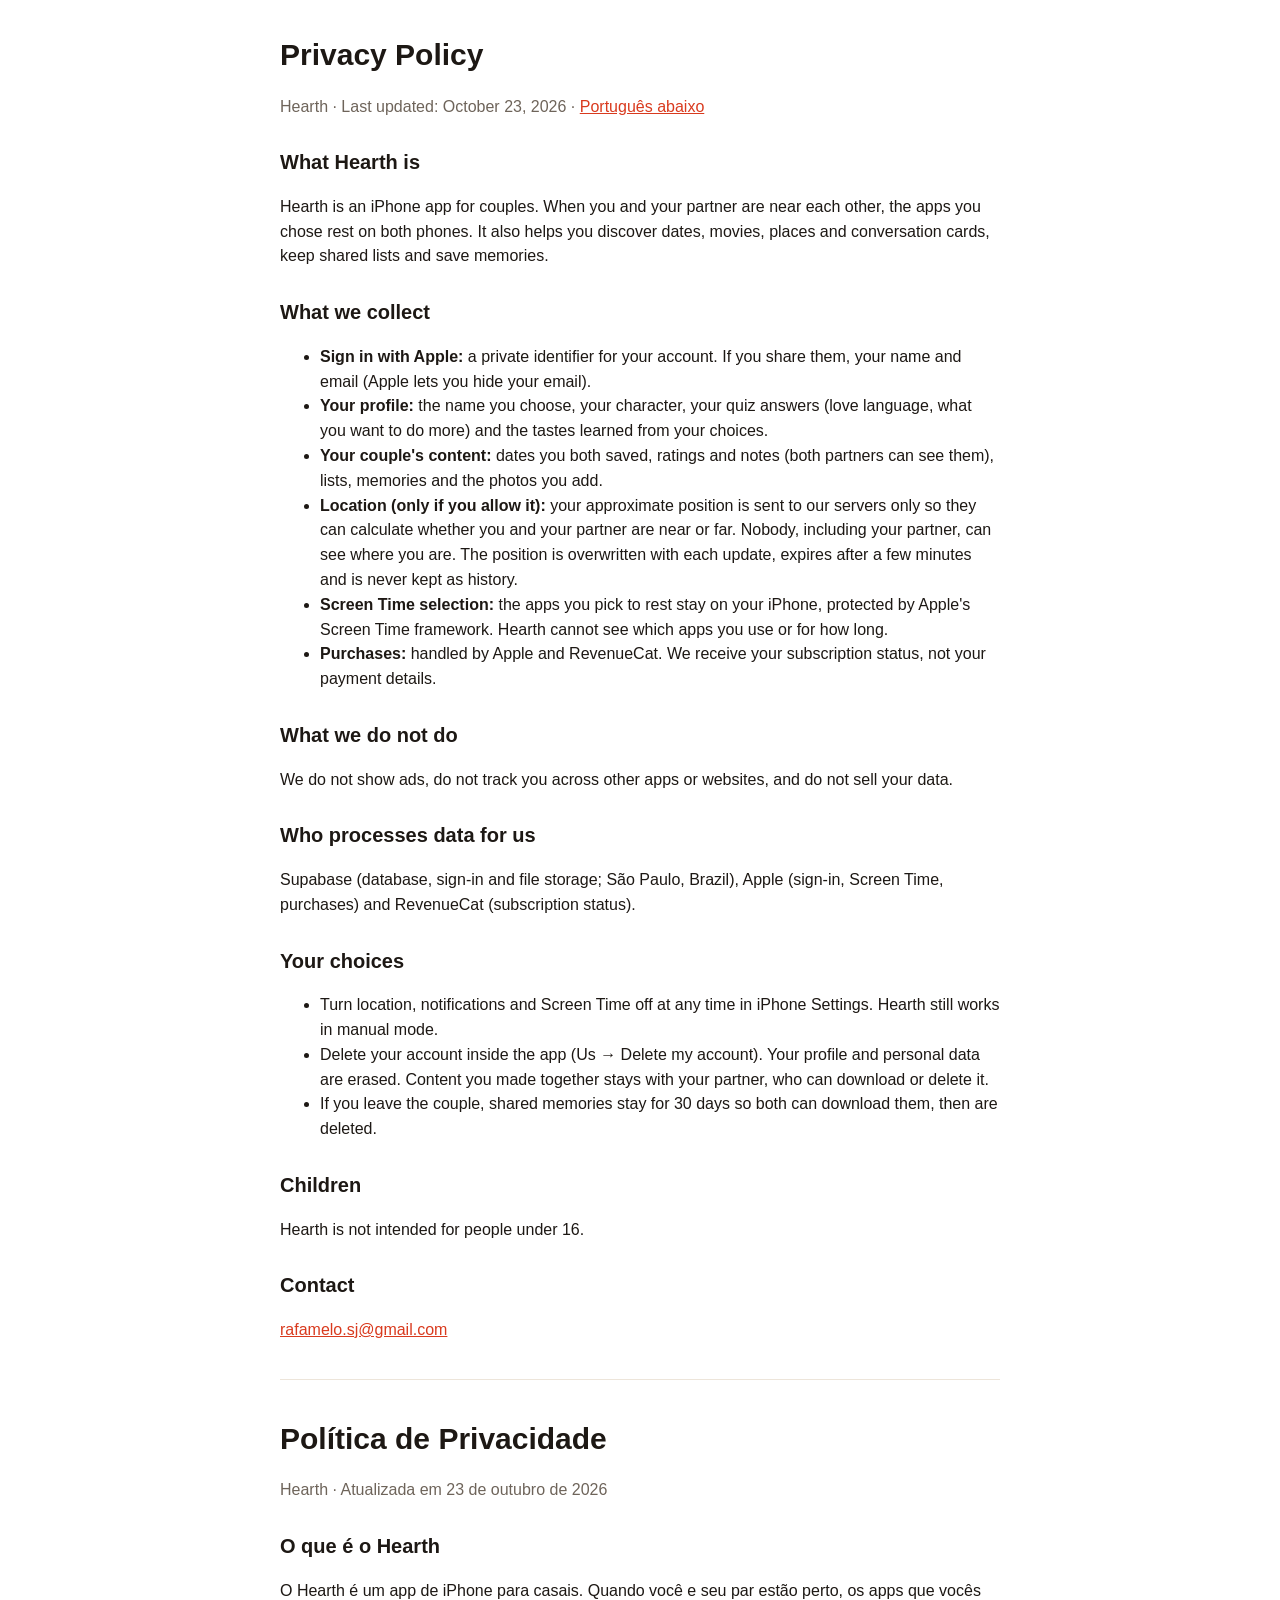
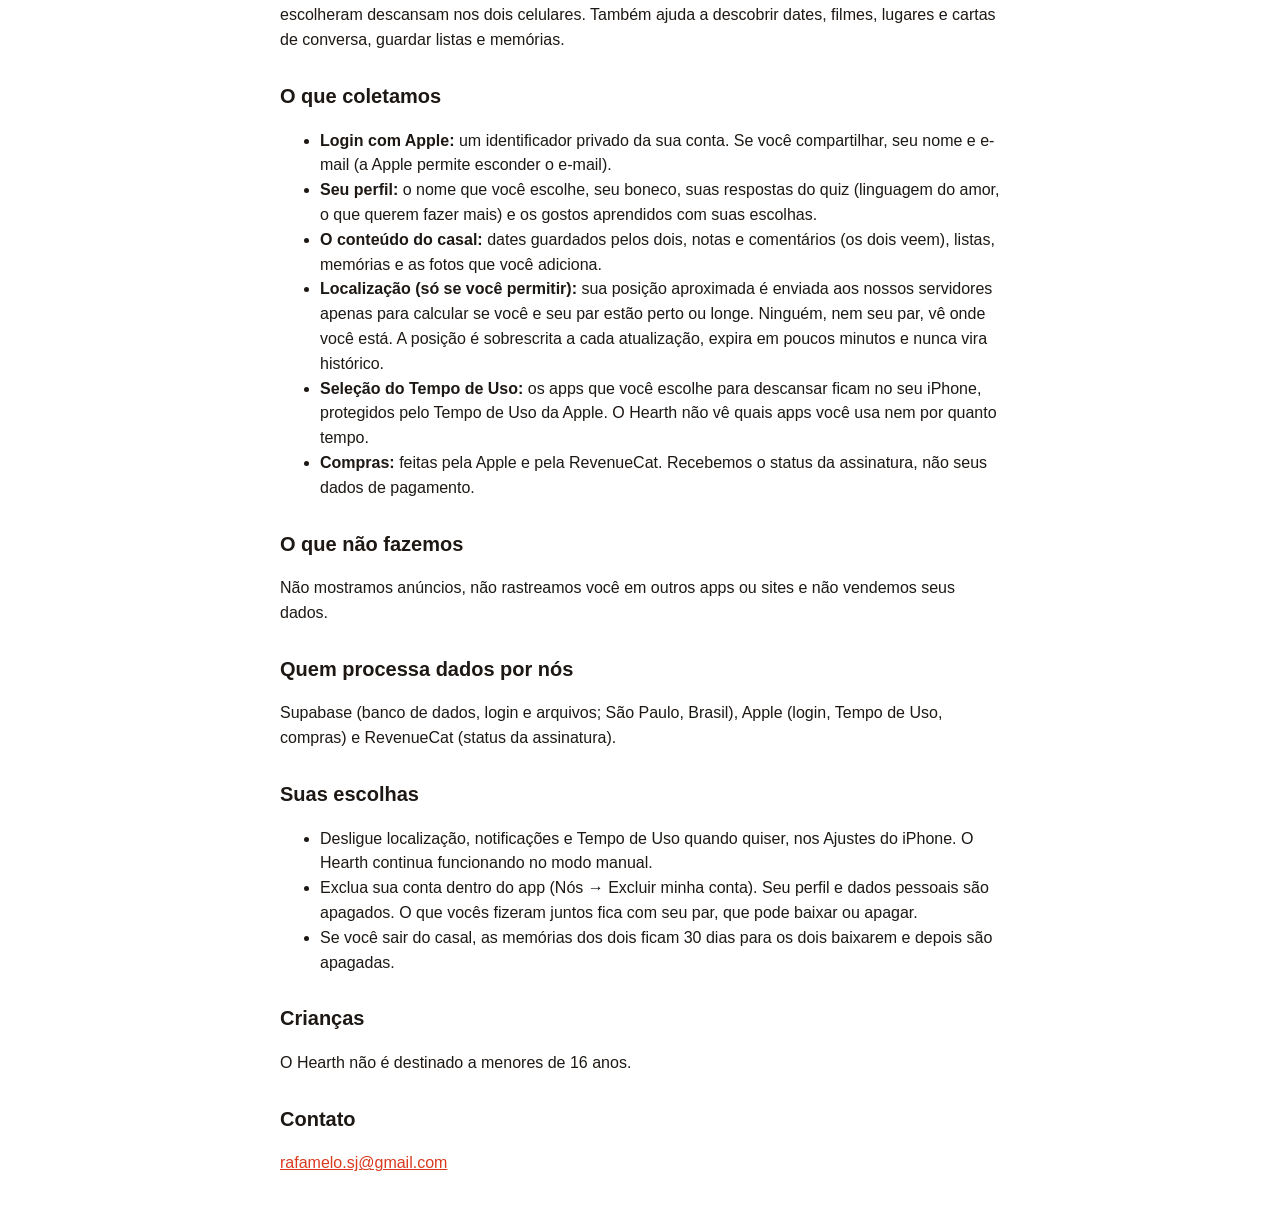
==== privacy.html @ b035c853 "Política de privacidade e termos do Hearth" ====
<!doctype html><html lang="en"><head><meta charset="utf-8"><meta name="viewport" content="width=device-width,initial-scale=1"><title>Hearth: Privacy Policy</title><link rel="stylesheet" href="style.css"></head><body>
<h1>Privacy Policy</h1><p class="muted">Hearth · Last updated: October 23, 2026 · <a href="#pt">Português abaixo</a></p>
<h2>What Hearth is</h2><p>Hearth is an iPhone app for couples. When you and your partner are near each other, the apps you chose rest on both phones. It also helps you discover dates, movies, places and conversation cards, keep shared lists and save memories.</p>
<h2>What we collect</h2>
<ul>
<li><b>Sign in with Apple:</b> a private identifier for your account. If you share them, your name and email (Apple lets you hide your email).</li>
<li><b>Your profile:</b> the name you choose, your character, your quiz answers (love language, what you want to do more) and the tastes learned from your choices.</li>
<li><b>Your couple's content:</b> dates you both saved, ratings and notes (both partners can see them), lists, memories and the photos you add.</li>
<li><b>Location (only if you allow it):</b> your approximate position is sent to our servers only so they can calculate whether you and your partner are near or far. Nobody, including your partner, can see where you are. The position is overwritten with each update, expires after a few minutes and is never kept as history.</li>
<li><b>Screen Time selection:</b> the apps you pick to rest stay on your iPhone, protected by Apple's Screen Time framework. Hearth cannot see which apps you use or for how long.</li>
<li><b>Purchases:</b> handled by Apple and RevenueCat. We receive your subscription status, not your payment details.</li>
</ul>
<h2>What we do not do</h2><p>We do not show ads, do not track you across other apps or websites, and do not sell your data.</p>
<h2>Who processes data for us</h2><p>Supabase (database, sign-in and file storage; São Paulo, Brazil), Apple (sign-in, Screen Time, purchases) and RevenueCat (subscription status).</p>
<h2>Your choices</h2><ul><li>Turn location, notifications and Screen Time off at any time in iPhone Settings. Hearth still works in manual mode.</li><li>Delete your account inside the app (Us → Delete my account). Your profile and personal data are erased. Content you made together stays with your partner, who can download or delete it.</li><li>If you leave the couple, shared memories stay for 30 days so both can download them, then are deleted.</li></ul>
<h2>Children</h2><p>Hearth is not intended for people under 16.</p>
<h2>Contact</h2><p><a href="mailto:rafamelo.sj@gmail.com">rafamelo.sj@gmail.com</a></p>
<hr><div id="pt"></div>
<h1>Política de Privacidade</h1><p class="muted">Hearth · Atualizada em 23 de outubro de 2026</p>
<h2>O que é o Hearth</h2><p>O Hearth é um app de iPhone para casais. Quando você e seu par estão perto, os apps que vocês escolheram descansam nos dois celulares. Também ajuda a descobrir dates, filmes, lugares e cartas de conversa, guardar listas e memórias.</p>
<h2>O que coletamos</h2>
<ul>
<li><b>Login com Apple:</b> um identificador privado da sua conta. Se você compartilhar, seu nome e e-mail (a Apple permite esconder o e-mail).</li>
<li><b>Seu perfil:</b> o nome que você escolhe, seu boneco, suas respostas do quiz (linguagem do amor, o que querem fazer mais) e os gostos aprendidos com suas escolhas.</li>
<li><b>O conteúdo do casal:</b> dates guardados pelos dois, notas e comentários (os dois veem), listas, memórias e as fotos que você adiciona.</li>
<li><b>Localização (só se você permitir):</b> sua posição aproximada é enviada aos nossos servidores apenas para calcular se você e seu par estão perto ou longe. Ninguém, nem seu par, vê onde você está. A posição é sobrescrita a cada atualização, expira em poucos minutos e nunca vira histórico.</li>
<li><b>Seleção do Tempo de Uso:</b> os apps que você escolhe para descansar ficam no seu iPhone, protegidos pelo Tempo de Uso da Apple. O Hearth não vê quais apps você usa nem por quanto tempo.</li>
<li><b>Compras:</b> feitas pela Apple e pela RevenueCat. Recebemos o status da assinatura, não seus dados de pagamento.</li>
</ul>
<h2>O que não fazemos</h2><p>Não mostramos anúncios, não rastreamos você em outros apps ou sites e não vendemos seus dados.</p>
<h2>Quem processa dados por nós</h2><p>Supabase (banco de dados, login e arquivos; São Paulo, Brasil), Apple (login, Tempo de Uso, compras) e RevenueCat (status da assinatura).</p>
<h2>Suas escolhas</h2><ul><li>Desligue localização, notificações e Tempo de Uso quando quiser, nos Ajustes do iPhone. O Hearth continua funcionando no modo manual.</li><li>Exclua sua conta dentro do app (Nós → Excluir minha conta). Seu perfil e dados pessoais são apagados. O que vocês fizeram juntos fica com seu par, que pode baixar ou apagar.</li><li>Se você sair do casal, as memórias dos dois ficam 30 dias para os dois baixarem e depois são apagadas.</li></ul>
<h2>Crianças</h2><p>O Hearth não é destinado a menores de 16 anos.</p>
<h2>Contato</h2><p><a href="mailto:rafamelo.sj@gmail.com">rafamelo.sj@gmail.com</a></p>
</body></html>
---- style.css ----
body{font-family:-apple-system,BlinkMacSystemFont,"Segoe UI",sans-serif;max-width:720px;margin:0 auto;padding:32px 20px;color:#1D1814;line-height:1.55;background:#fff}
h1{font-size:30px;margin:0 0 4px}h2{font-size:20px;margin-top:28px}small,.muted{color:#6E645A}a{color:#D93A1E}
hr{border:0;border-top:1px solid #EDE5DA;margin:36px 0}
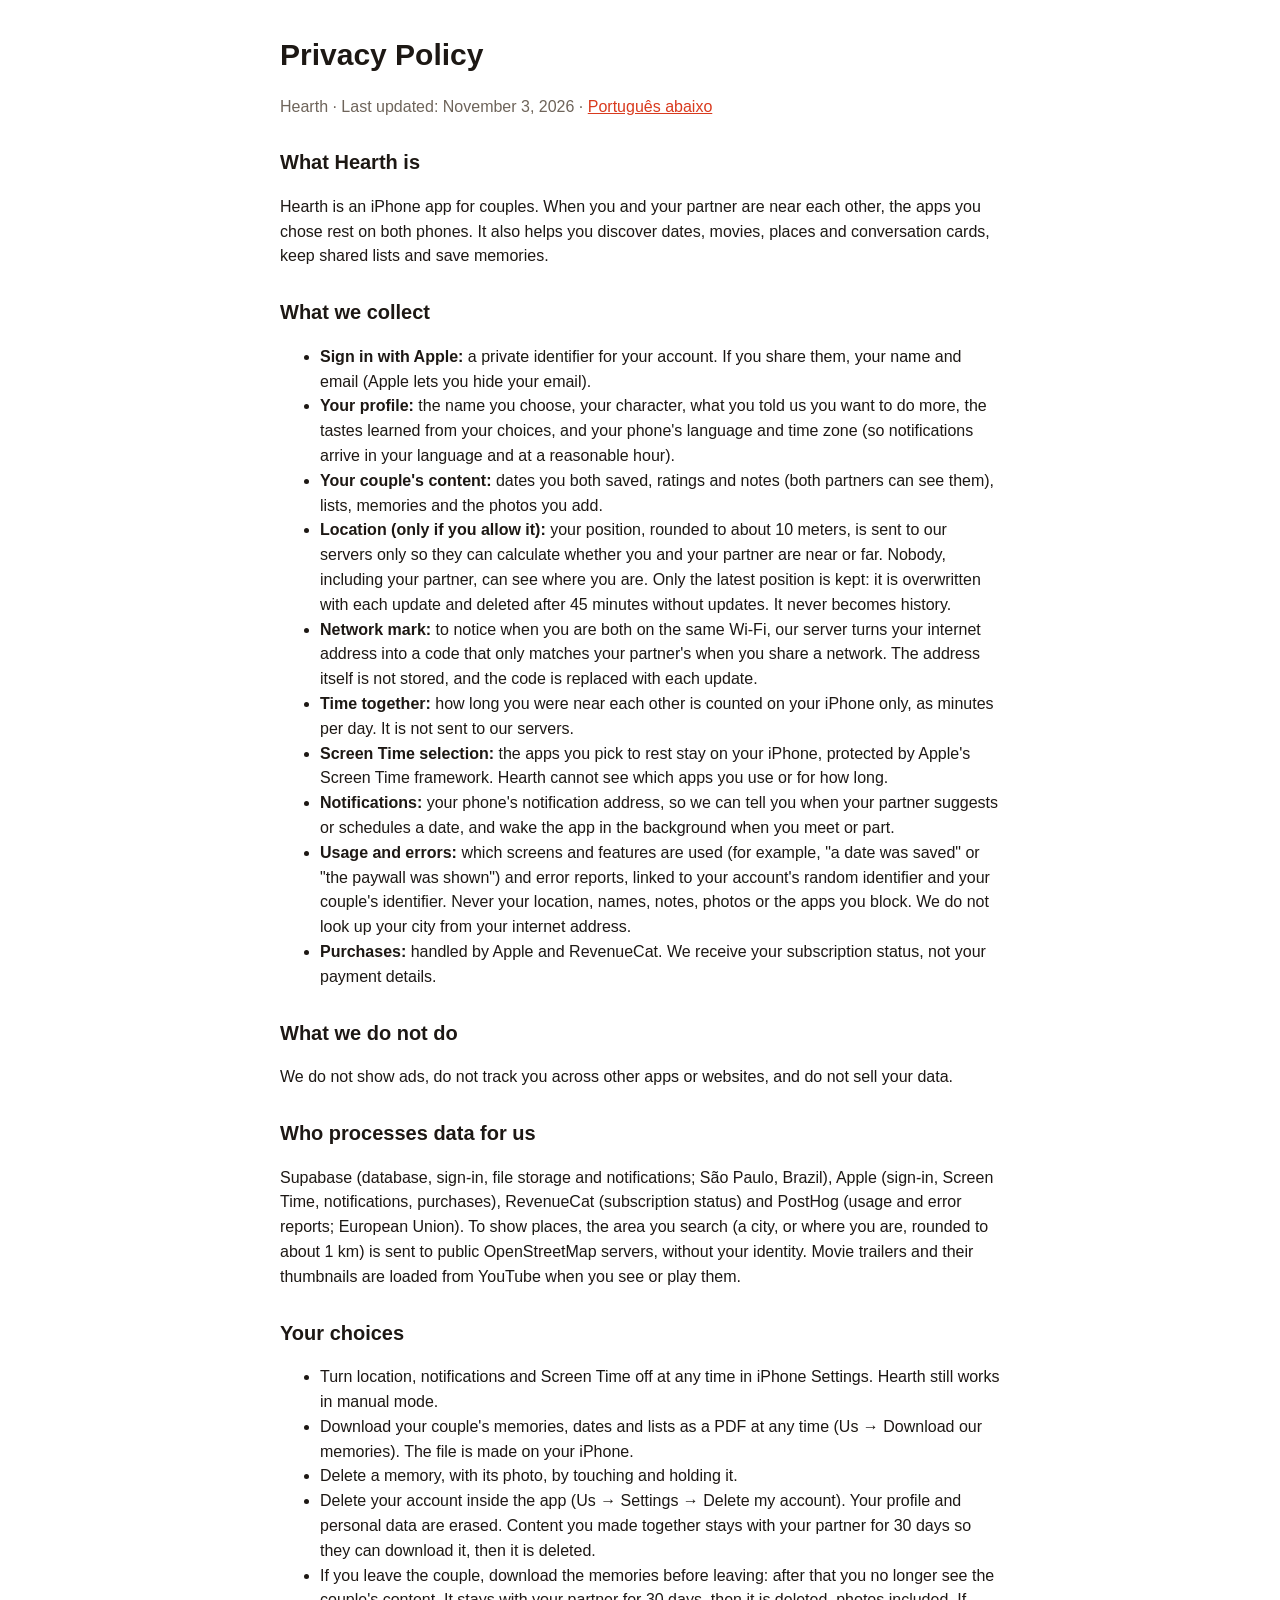
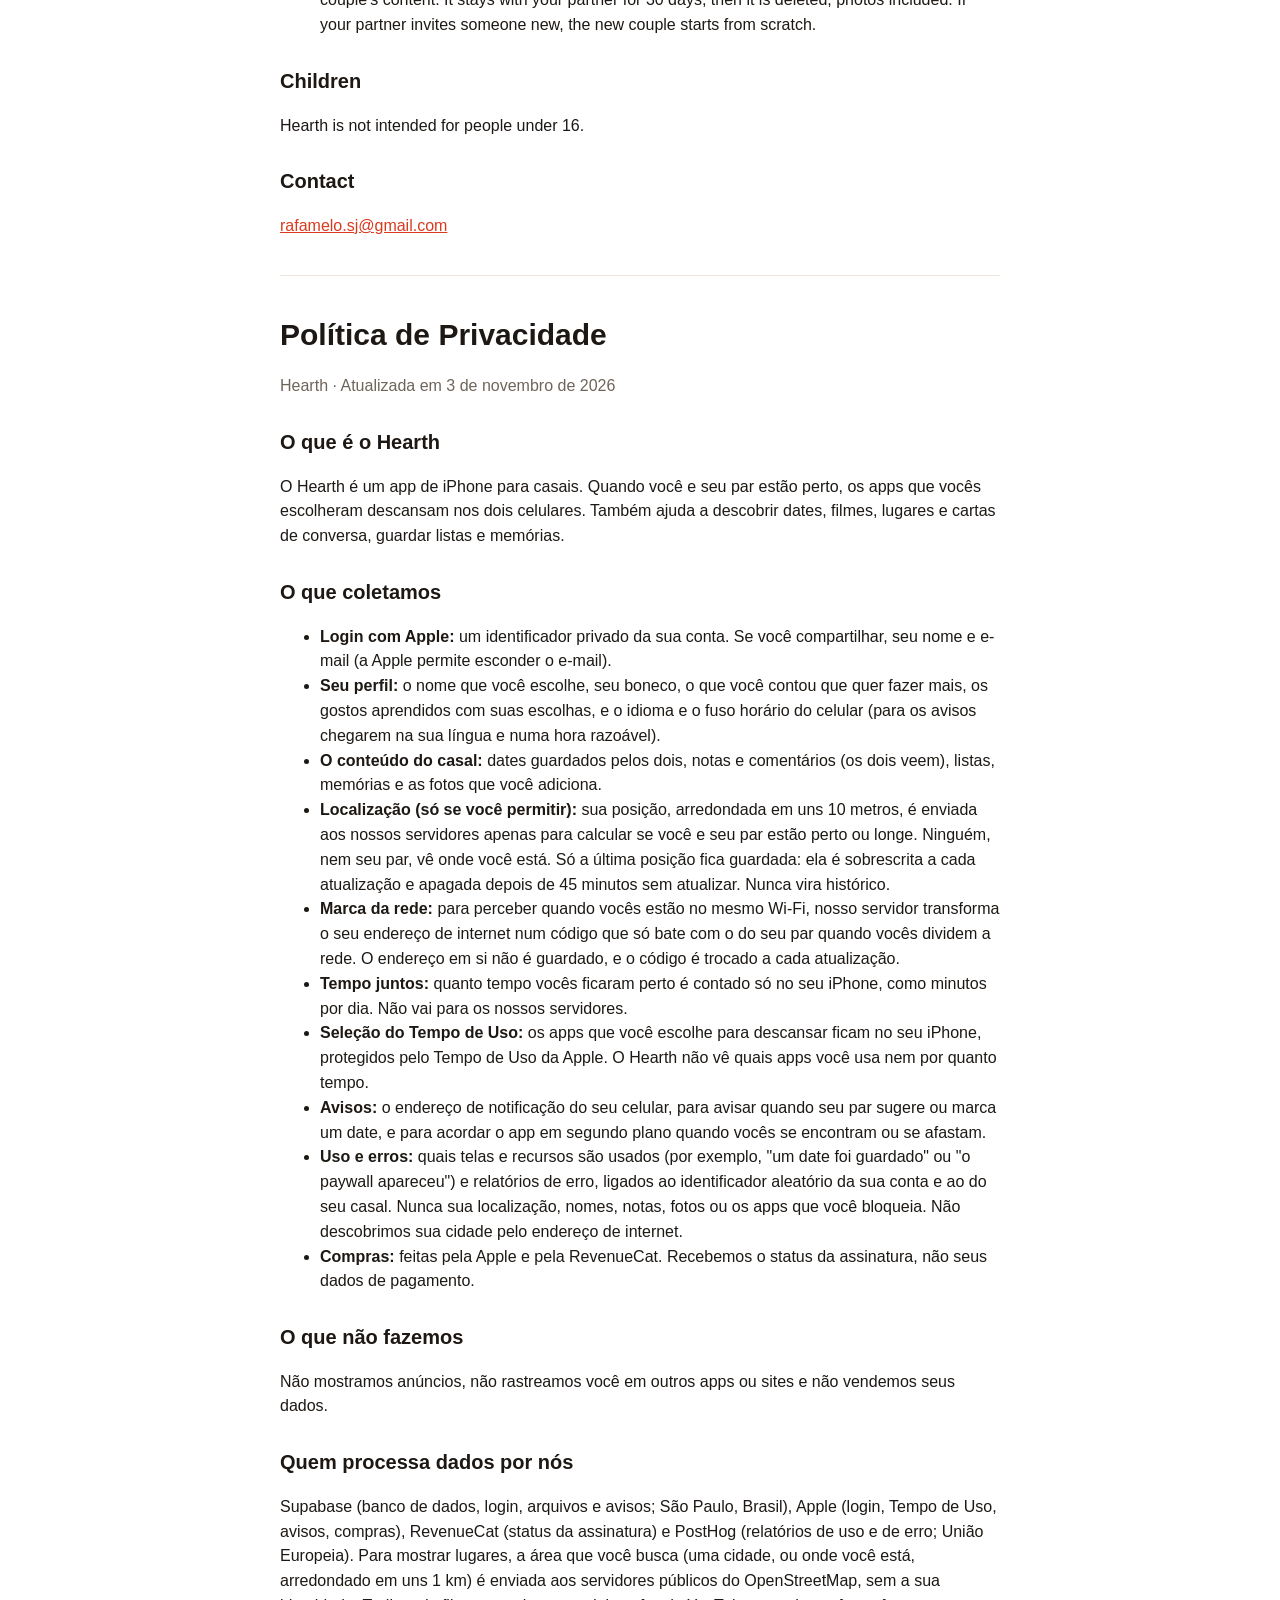
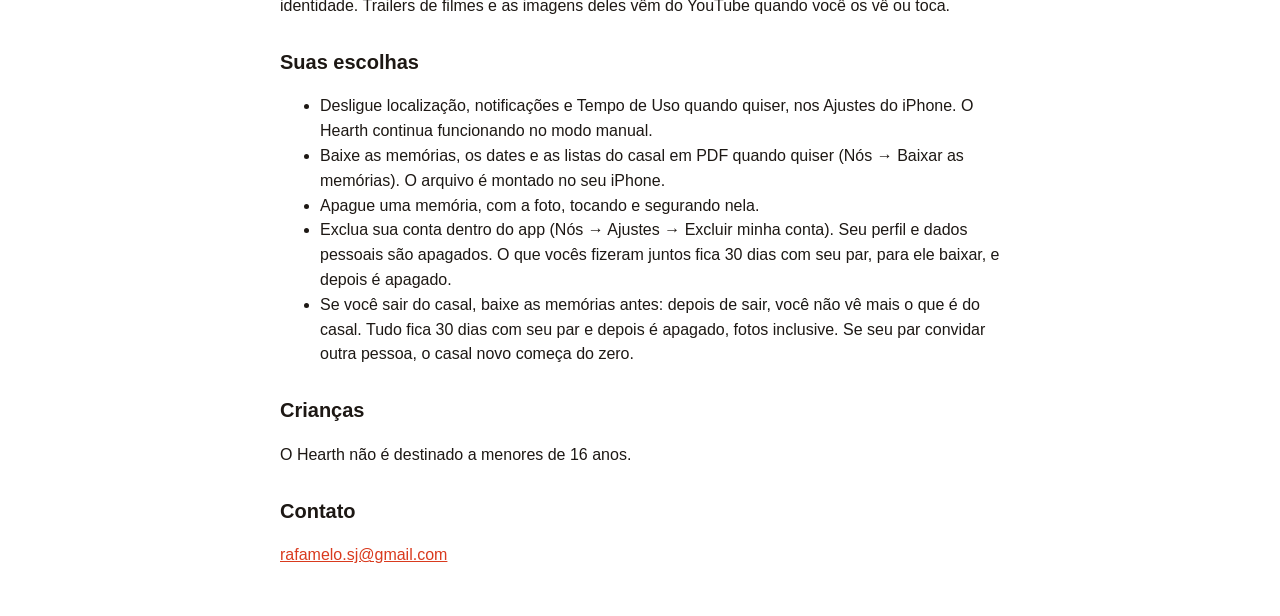
==== commit a23d8d33: "Política de privacidade com as regras do build 14 Posição apagada em 45 min, 30 dias depois de sair " ====
--- a/privacy.html
+++ b/privacy.html
@@ -1,35 +1,43 @@
 <!doctype html><html lang="en"><head><meta charset="utf-8"><meta name="viewport" content="width=device-width,initial-scale=1"><title>Hearth: Privacy Policy</title><link rel="stylesheet" href="style.css"></head><body>
-<h1>Privacy Policy</h1><p class="muted">Hearth · Last updated: October 23, 2026 · <a href="#pt">Português abaixo</a></p>
+<h1>Privacy Policy</h1><p class="muted">Hearth · Last updated: November 3, 2026 · <a href="#pt">Português abaixo</a></p>
 <h2>What Hearth is</h2><p>Hearth is an iPhone app for couples. When you and your partner are near each other, the apps you chose rest on both phones. It also helps you discover dates, movies, places and conversation cards, keep shared lists and save memories.</p>
 <h2>What we collect</h2>
 <ul>
 <li><b>Sign in with Apple:</b> a private identifier for your account. If you share them, your name and email (Apple lets you hide your email).</li>
-<li><b>Your profile:</b> the name you choose, your character, your quiz answers (love language, what you want to do more) and the tastes learned from your choices.</li>
+<li><b>Your profile:</b> the name you choose, your character, what you told us you want to do more, the tastes learned from your choices, and your phone's language and time zone (so notifications arrive in your language and at a reasonable hour).</li>
 <li><b>Your couple's content:</b> dates you both saved, ratings and notes (both partners can see them), lists, memories and the photos you add.</li>
-<li><b>Location (only if you allow it):</b> your approximate position is sent to our servers only so they can calculate whether you and your partner are near or far. Nobody, including your partner, can see where you are. The position is overwritten with each update, expires after a few minutes and is never kept as history.</li>
+<li><b>Location (only if you allow it):</b> your position, rounded to about 10 meters, is sent to our servers only so they can calculate whether you and your partner are near or far. Nobody, including your partner, can see where you are. Only the latest position is kept: it is overwritten with each update and deleted after 45 minutes without updates. It never becomes history.</li>
+<li><b>Network mark:</b> to notice when you are both on the same Wi-Fi, our server turns your internet address into a code that only matches your partner's when you share a network. The address itself is not stored, and the code is replaced with each update.</li>
+<li><b>Time together:</b> how long you were near each other is counted on your iPhone only, as minutes per day. It is not sent to our servers.</li>
 <li><b>Screen Time selection:</b> the apps you pick to rest stay on your iPhone, protected by Apple's Screen Time framework. Hearth cannot see which apps you use or for how long.</li>
+<li><b>Notifications:</b> your phone's notification address, so we can tell you when your partner suggests or schedules a date, and wake the app in the background when you meet or part.</li>
+<li><b>Usage and errors:</b> which screens and features are used (for example, "a date was saved" or "the paywall was shown") and error reports, linked to your account's random identifier and your couple's identifier. Never your location, names, notes, photos or the apps you block. We do not look up your city from your internet address.</li>
 <li><b>Purchases:</b> handled by Apple and RevenueCat. We receive your subscription status, not your payment details.</li>
 </ul>
 <h2>What we do not do</h2><p>We do not show ads, do not track you across other apps or websites, and do not sell your data.</p>
-<h2>Who processes data for us</h2><p>Supabase (database, sign-in and file storage; São Paulo, Brazil), Apple (sign-in, Screen Time, purchases) and RevenueCat (subscription status).</p>
-<h2>Your choices</h2><ul><li>Turn location, notifications and Screen Time off at any time in iPhone Settings. Hearth still works in manual mode.</li><li>Delete your account inside the app (Us → Delete my account). Your profile and personal data are erased. Content you made together stays with your partner, who can download or delete it.</li><li>If you leave the couple, shared memories stay for 30 days so both can download them, then are deleted.</li></ul>
+<h2>Who processes data for us</h2><p>Supabase (database, sign-in, file storage and notifications; São Paulo, Brazil), Apple (sign-in, Screen Time, notifications, purchases), RevenueCat (subscription status) and PostHog (usage and error reports; European Union). To show places, the area you search (a city, or where you are, rounded to about 1 km) is sent to public OpenStreetMap servers, without your identity. Movie trailers and their thumbnails are loaded from YouTube when you see or play them.</p>
+<h2>Your choices</h2><ul><li>Turn location, notifications and Screen Time off at any time in iPhone Settings. Hearth still works in manual mode.</li><li>Download your couple's memories, dates and lists as a PDF at any time (Us → Download our memories). The file is made on your iPhone.</li><li>Delete a memory, with its photo, by touching and holding it.</li><li>Delete your account inside the app (Us → Settings → Delete my account). Your profile and personal data are erased. Content you made together stays with your partner for 30 days so they can download it, then it is deleted.</li><li>If you leave the couple, download the memories before leaving: after that you no longer see the couple's content. It stays with your partner for 30 days, then it is deleted, photos included. If your partner invites someone new, the new couple starts from scratch.</li></ul>
 <h2>Children</h2><p>Hearth is not intended for people under 16.</p>
 <h2>Contact</h2><p><a href="mailto:rafamelo.sj@gmail.com">rafamelo.sj@gmail.com</a></p>
 <hr><div id="pt"></div>
-<h1>Política de Privacidade</h1><p class="muted">Hearth · Atualizada em 23 de outubro de 2026</p>
+<h1>Política de Privacidade</h1><p class="muted">Hearth · Atualizada em 3 de novembro de 2026</p>
 <h2>O que é o Hearth</h2><p>O Hearth é um app de iPhone para casais. Quando você e seu par estão perto, os apps que vocês escolheram descansam nos dois celulares. Também ajuda a descobrir dates, filmes, lugares e cartas de conversa, guardar listas e memórias.</p>
 <h2>O que coletamos</h2>
 <ul>
 <li><b>Login com Apple:</b> um identificador privado da sua conta. Se você compartilhar, seu nome e e-mail (a Apple permite esconder o e-mail).</li>
-<li><b>Seu perfil:</b> o nome que você escolhe, seu boneco, suas respostas do quiz (linguagem do amor, o que querem fazer mais) e os gostos aprendidos com suas escolhas.</li>
+<li><b>Seu perfil:</b> o nome que você escolhe, seu boneco, o que você contou que quer fazer mais, os gostos aprendidos com suas escolhas, e o idioma e o fuso horário do celular (para os avisos chegarem na sua língua e numa hora razoável).</li>
 <li><b>O conteúdo do casal:</b> dates guardados pelos dois, notas e comentários (os dois veem), listas, memórias e as fotos que você adiciona.</li>
-<li><b>Localização (só se você permitir):</b> sua posição aproximada é enviada aos nossos servidores apenas para calcular se você e seu par estão perto ou longe. Ninguém, nem seu par, vê onde você está. A posição é sobrescrita a cada atualização, expira em poucos minutos e nunca vira histórico.</li>
+<li><b>Localização (só se você permitir):</b> sua posição, arredondada em uns 10 metros, é enviada aos nossos servidores apenas para calcular se você e seu par estão perto ou longe. Ninguém, nem seu par, vê onde você está. Só a última posição fica guardada: ela é sobrescrita a cada atualização e apagada depois de 45 minutos sem atualizar. Nunca vira histórico.</li>
+<li><b>Marca da rede:</b> para perceber quando vocês estão no mesmo Wi-Fi, nosso servidor transforma o seu endereço de internet num código que só bate com o do seu par quando vocês dividem a rede. O endereço em si não é guardado, e o código é trocado a cada atualização.</li>
+<li><b>Tempo juntos:</b> quanto tempo vocês ficaram perto é contado só no seu iPhone, como minutos por dia. Não vai para os nossos servidores.</li>
 <li><b>Seleção do Tempo de Uso:</b> os apps que você escolhe para descansar ficam no seu iPhone, protegidos pelo Tempo de Uso da Apple. O Hearth não vê quais apps você usa nem por quanto tempo.</li>
+<li><b>Avisos:</b> o endereço de notificação do seu celular, para avisar quando seu par sugere ou marca um date, e para acordar o app em segundo plano quando vocês se encontram ou se afastam.</li>
+<li><b>Uso e erros:</b> quais telas e recursos são usados (por exemplo, "um date foi guardado" ou "o paywall apareceu") e relatórios de erro, ligados ao identificador aleatório da sua conta e ao do seu casal. Nunca sua localização, nomes, notas, fotos ou os apps que você bloqueia. Não descobrimos sua cidade pelo endereço de internet.</li>
 <li><b>Compras:</b> feitas pela Apple e pela RevenueCat. Recebemos o status da assinatura, não seus dados de pagamento.</li>
 </ul>
 <h2>O que não fazemos</h2><p>Não mostramos anúncios, não rastreamos você em outros apps ou sites e não vendemos seus dados.</p>
-<h2>Quem processa dados por nós</h2><p>Supabase (banco de dados, login e arquivos; São Paulo, Brasil), Apple (login, Tempo de Uso, compras) e RevenueCat (status da assinatura).</p>
-<h2>Suas escolhas</h2><ul><li>Desligue localização, notificações e Tempo de Uso quando quiser, nos Ajustes do iPhone. O Hearth continua funcionando no modo manual.</li><li>Exclua sua conta dentro do app (Nós → Excluir minha conta). Seu perfil e dados pessoais são apagados. O que vocês fizeram juntos fica com seu par, que pode baixar ou apagar.</li><li>Se você sair do casal, as memórias dos dois ficam 30 dias para os dois baixarem e depois são apagadas.</li></ul>
+<h2>Quem processa dados por nós</h2><p>Supabase (banco de dados, login, arquivos e avisos; São Paulo, Brasil), Apple (login, Tempo de Uso, avisos, compras), RevenueCat (status da assinatura) e PostHog (relatórios de uso e de erro; União Europeia). Para mostrar lugares, a área que você busca (uma cidade, ou onde você está, arredondado em uns 1 km) é enviada aos servidores públicos do OpenStreetMap, sem a sua identidade. Trailers de filmes e as imagens deles vêm do YouTube quando você os vê ou toca.</p>
+<h2>Suas escolhas</h2><ul><li>Desligue localização, notificações e Tempo de Uso quando quiser, nos Ajustes do iPhone. O Hearth continua funcionando no modo manual.</li><li>Baixe as memórias, os dates e as listas do casal em PDF quando quiser (Nós → Baixar as memórias). O arquivo é montado no seu iPhone.</li><li>Apague uma memória, com a foto, tocando e segurando nela.</li><li>Exclua sua conta dentro do app (Nós → Ajustes → Excluir minha conta). Seu perfil e dados pessoais são apagados. O que vocês fizeram juntos fica 30 dias com seu par, para ele baixar, e depois é apagado.</li><li>Se você sair do casal, baixe as memórias antes: depois de sair, você não vê mais o que é do casal. Tudo fica 30 dias com seu par e depois é apagado, fotos inclusive. Se seu par convidar outra pessoa, o casal novo começa do zero.</li></ul>
 <h2>Crianças</h2><p>O Hearth não é destinado a menores de 16 anos.</p>
 <h2>Contato</h2><p><a href="mailto:rafamelo.sj@gmail.com">rafamelo.sj@gmail.com</a></p>
 </body></html>
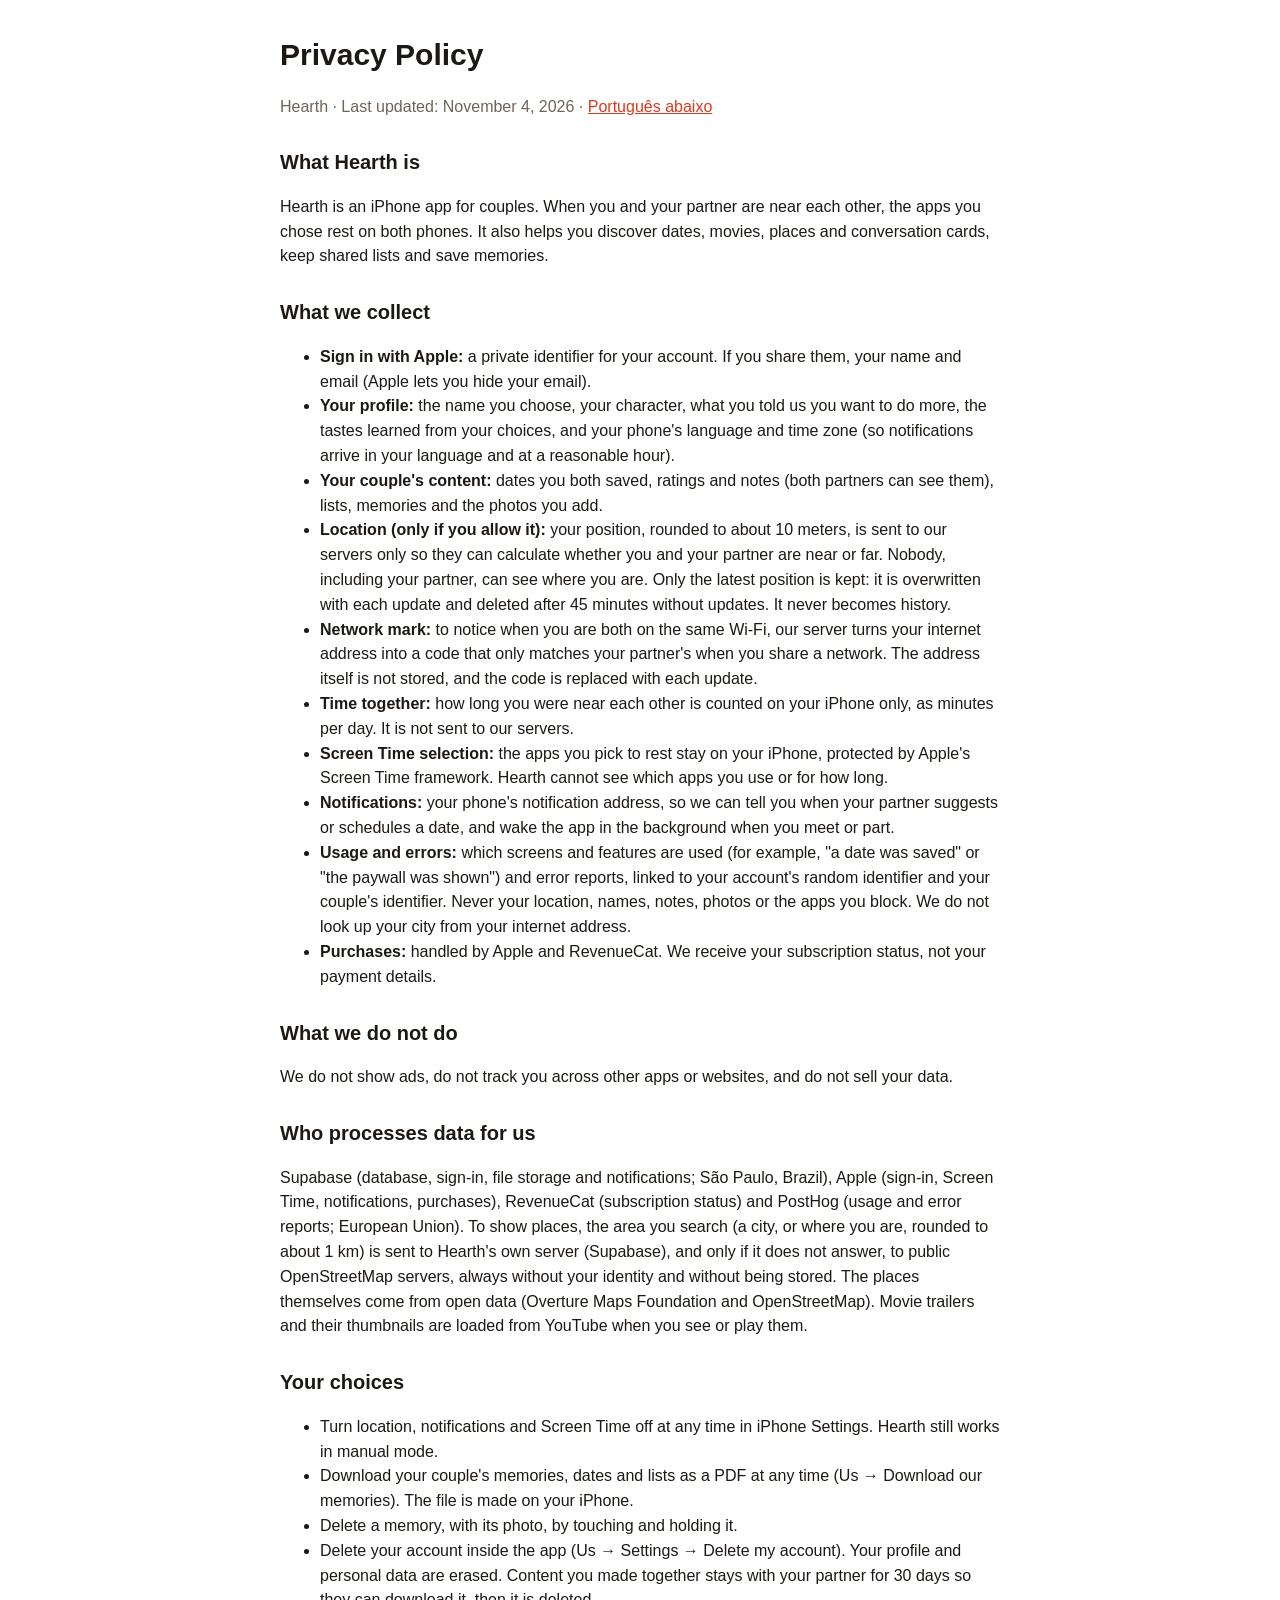
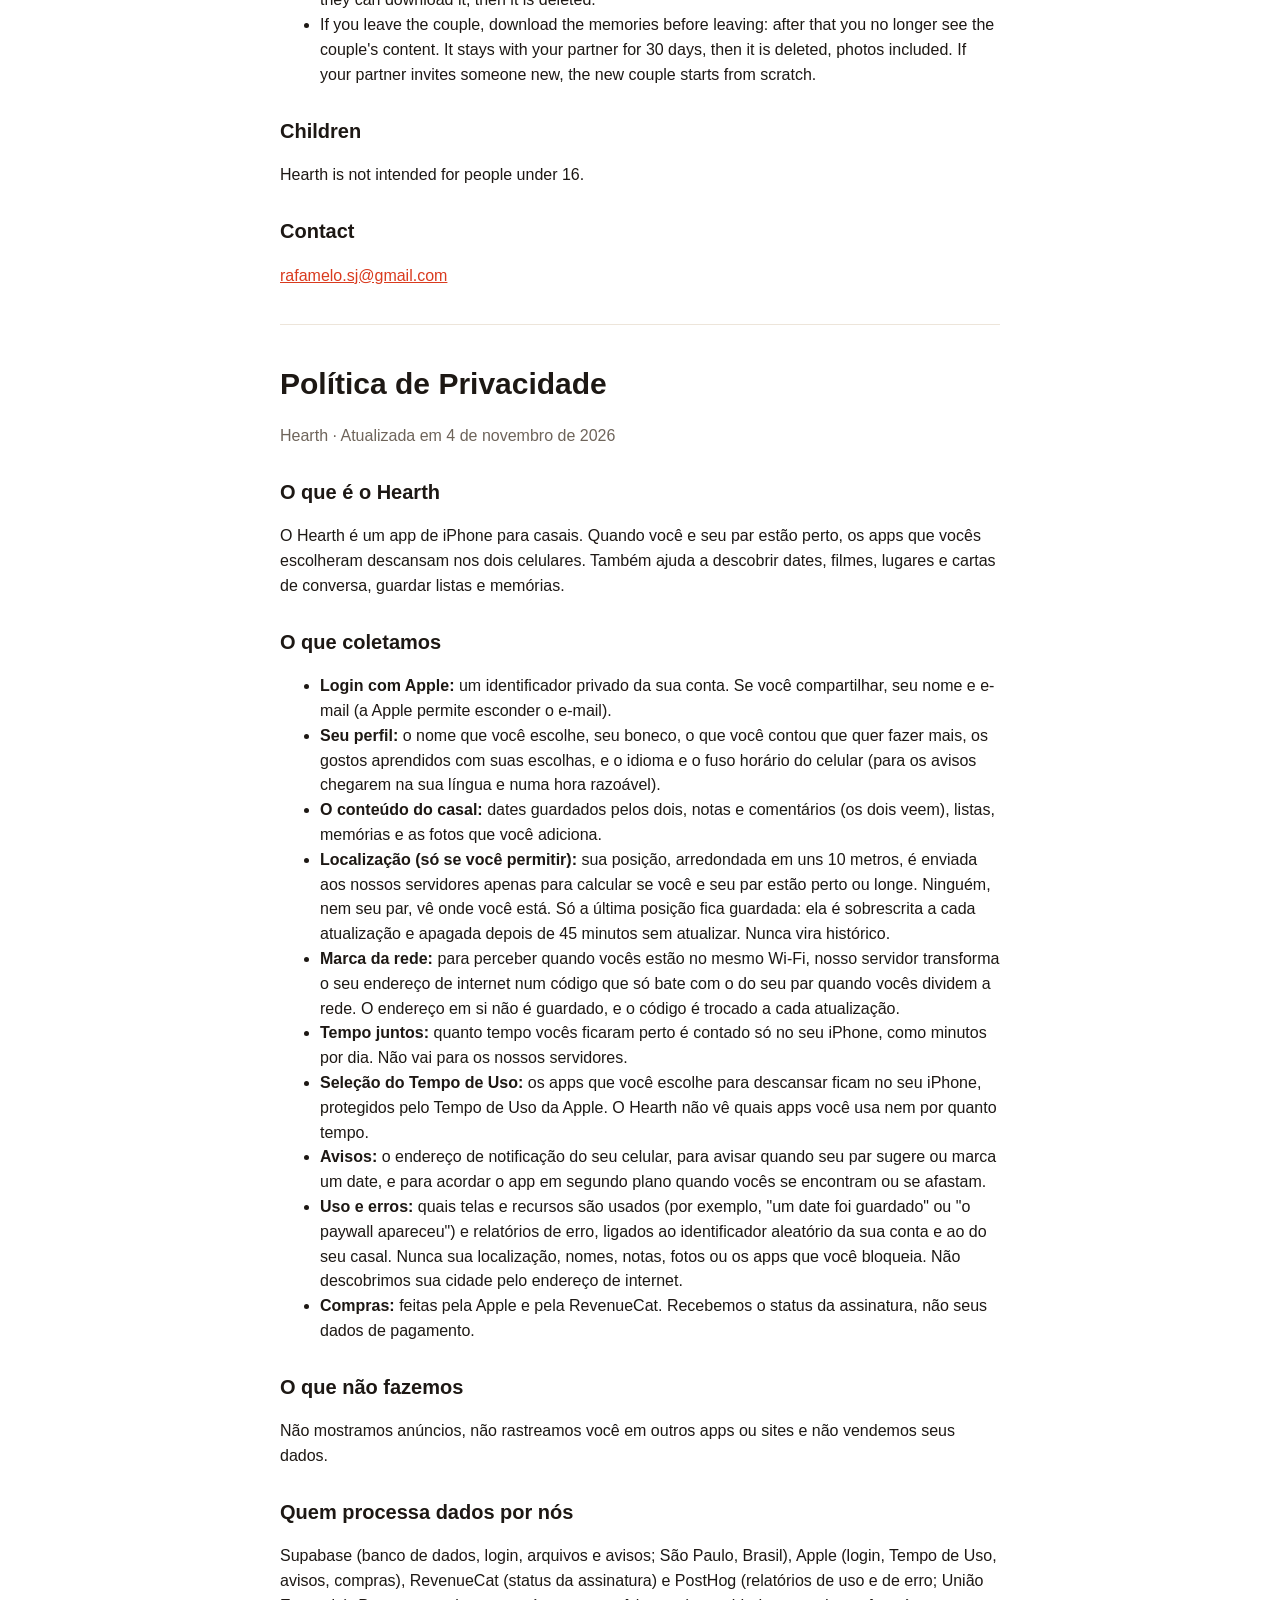
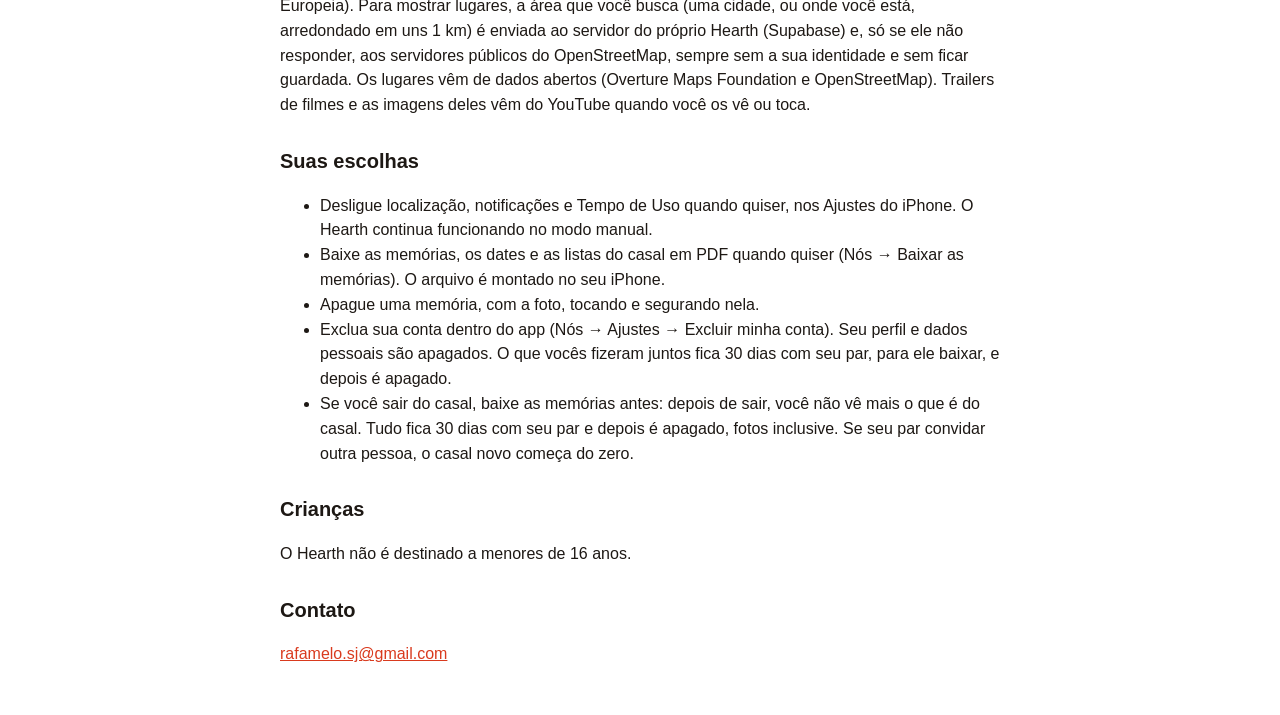
==== commit 36338b46: "Política: lugares buscados no servidor do Hearth, OpenStreetMap de reserva A área buscada (arredonda" ====
--- a/privacy.html
+++ b/privacy.html
@@ -1,5 +1,5 @@
 <!doctype html><html lang="en"><head><meta charset="utf-8"><meta name="viewport" content="width=device-width,initial-scale=1"><title>Hearth: Privacy Policy</title><link rel="stylesheet" href="style.css"></head><body>
-<h1>Privacy Policy</h1><p class="muted">Hearth · Last updated: November 3, 2026 · <a href="#pt">Português abaixo</a></p>
+<h1>Privacy Policy</h1><p class="muted">Hearth · Last updated: November 4, 2026 · <a href="#pt">Português abaixo</a></p>
 <h2>What Hearth is</h2><p>Hearth is an iPhone app for couples. When you and your partner are near each other, the apps you chose rest on both phones. It also helps you discover dates, movies, places and conversation cards, keep shared lists and save memories.</p>
 <h2>What we collect</h2>
 <ul>
@@ -15,12 +15,12 @@
 <li><b>Purchases:</b> handled by Apple and RevenueCat. We receive your subscription status, not your payment details.</li>
 </ul>
 <h2>What we do not do</h2><p>We do not show ads, do not track you across other apps or websites, and do not sell your data.</p>
-<h2>Who processes data for us</h2><p>Supabase (database, sign-in, file storage and notifications; São Paulo, Brazil), Apple (sign-in, Screen Time, notifications, purchases), RevenueCat (subscription status) and PostHog (usage and error reports; European Union). To show places, the area you search (a city, or where you are, rounded to about 1 km) is sent to public OpenStreetMap servers, without your identity. Movie trailers and their thumbnails are loaded from YouTube when you see or play them.</p>
+<h2>Who processes data for us</h2><p>Supabase (database, sign-in, file storage and notifications; São Paulo, Brazil), Apple (sign-in, Screen Time, notifications, purchases), RevenueCat (subscription status) and PostHog (usage and error reports; European Union). To show places, the area you search (a city, or where you are, rounded to about 1 km) is sent to Hearth's own server (Supabase), and only if it does not answer, to public OpenStreetMap servers, always without your identity and without being stored. The places themselves come from open data (Overture Maps Foundation and OpenStreetMap). Movie trailers and their thumbnails are loaded from YouTube when you see or play them.</p>
 <h2>Your choices</h2><ul><li>Turn location, notifications and Screen Time off at any time in iPhone Settings. Hearth still works in manual mode.</li><li>Download your couple's memories, dates and lists as a PDF at any time (Us → Download our memories). The file is made on your iPhone.</li><li>Delete a memory, with its photo, by touching and holding it.</li><li>Delete your account inside the app (Us → Settings → Delete my account). Your profile and personal data are erased. Content you made together stays with your partner for 30 days so they can download it, then it is deleted.</li><li>If you leave the couple, download the memories before leaving: after that you no longer see the couple's content. It stays with your partner for 30 days, then it is deleted, photos included. If your partner invites someone new, the new couple starts from scratch.</li></ul>
 <h2>Children</h2><p>Hearth is not intended for people under 16.</p>
 <h2>Contact</h2><p><a href="mailto:rafamelo.sj@gmail.com">rafamelo.sj@gmail.com</a></p>
 <hr><div id="pt"></div>
-<h1>Política de Privacidade</h1><p class="muted">Hearth · Atualizada em 3 de novembro de 2026</p>
+<h1>Política de Privacidade</h1><p class="muted">Hearth · Atualizada em 4 de novembro de 2026</p>
 <h2>O que é o Hearth</h2><p>O Hearth é um app de iPhone para casais. Quando você e seu par estão perto, os apps que vocês escolheram descansam nos dois celulares. Também ajuda a descobrir dates, filmes, lugares e cartas de conversa, guardar listas e memórias.</p>
 <h2>O que coletamos</h2>
 <ul>
@@ -36,7 +36,7 @@
 <li><b>Compras:</b> feitas pela Apple e pela RevenueCat. Recebemos o status da assinatura, não seus dados de pagamento.</li>
 </ul>
 <h2>O que não fazemos</h2><p>Não mostramos anúncios, não rastreamos você em outros apps ou sites e não vendemos seus dados.</p>
-<h2>Quem processa dados por nós</h2><p>Supabase (banco de dados, login, arquivos e avisos; São Paulo, Brasil), Apple (login, Tempo de Uso, avisos, compras), RevenueCat (status da assinatura) e PostHog (relatórios de uso e de erro; União Europeia). Para mostrar lugares, a área que você busca (uma cidade, ou onde você está, arredondado em uns 1 km) é enviada aos servidores públicos do OpenStreetMap, sem a sua identidade. Trailers de filmes e as imagens deles vêm do YouTube quando você os vê ou toca.</p>
+<h2>Quem processa dados por nós</h2><p>Supabase (banco de dados, login, arquivos e avisos; São Paulo, Brasil), Apple (login, Tempo de Uso, avisos, compras), RevenueCat (status da assinatura) e PostHog (relatórios de uso e de erro; União Europeia). Para mostrar lugares, a área que você busca (uma cidade, ou onde você está, arredondado em uns 1 km) é enviada ao servidor do próprio Hearth (Supabase) e, só se ele não responder, aos servidores públicos do OpenStreetMap, sempre sem a sua identidade e sem ficar guardada. Os lugares vêm de dados abertos (Overture Maps Foundation e OpenStreetMap). Trailers de filmes e as imagens deles vêm do YouTube quando você os vê ou toca.</p>
 <h2>Suas escolhas</h2><ul><li>Desligue localização, notificações e Tempo de Uso quando quiser, nos Ajustes do iPhone. O Hearth continua funcionando no modo manual.</li><li>Baixe as memórias, os dates e as listas do casal em PDF quando quiser (Nós → Baixar as memórias). O arquivo é montado no seu iPhone.</li><li>Apague uma memória, com a foto, tocando e segurando nela.</li><li>Exclua sua conta dentro do app (Nós → Ajustes → Excluir minha conta). Seu perfil e dados pessoais são apagados. O que vocês fizeram juntos fica 30 dias com seu par, para ele baixar, e depois é apagado.</li><li>Se você sair do casal, baixe as memórias antes: depois de sair, você não vê mais o que é do casal. Tudo fica 30 dias com seu par e depois é apagado, fotos inclusive. Se seu par convidar outra pessoa, o casal novo começa do zero.</li></ul>
 <h2>Crianças</h2><p>O Hearth não é destinado a menores de 16 anos.</p>
 <h2>Contato</h2><p><a href="mailto:rafamelo.sj@gmail.com">rafamelo.sj@gmail.com</a></p>
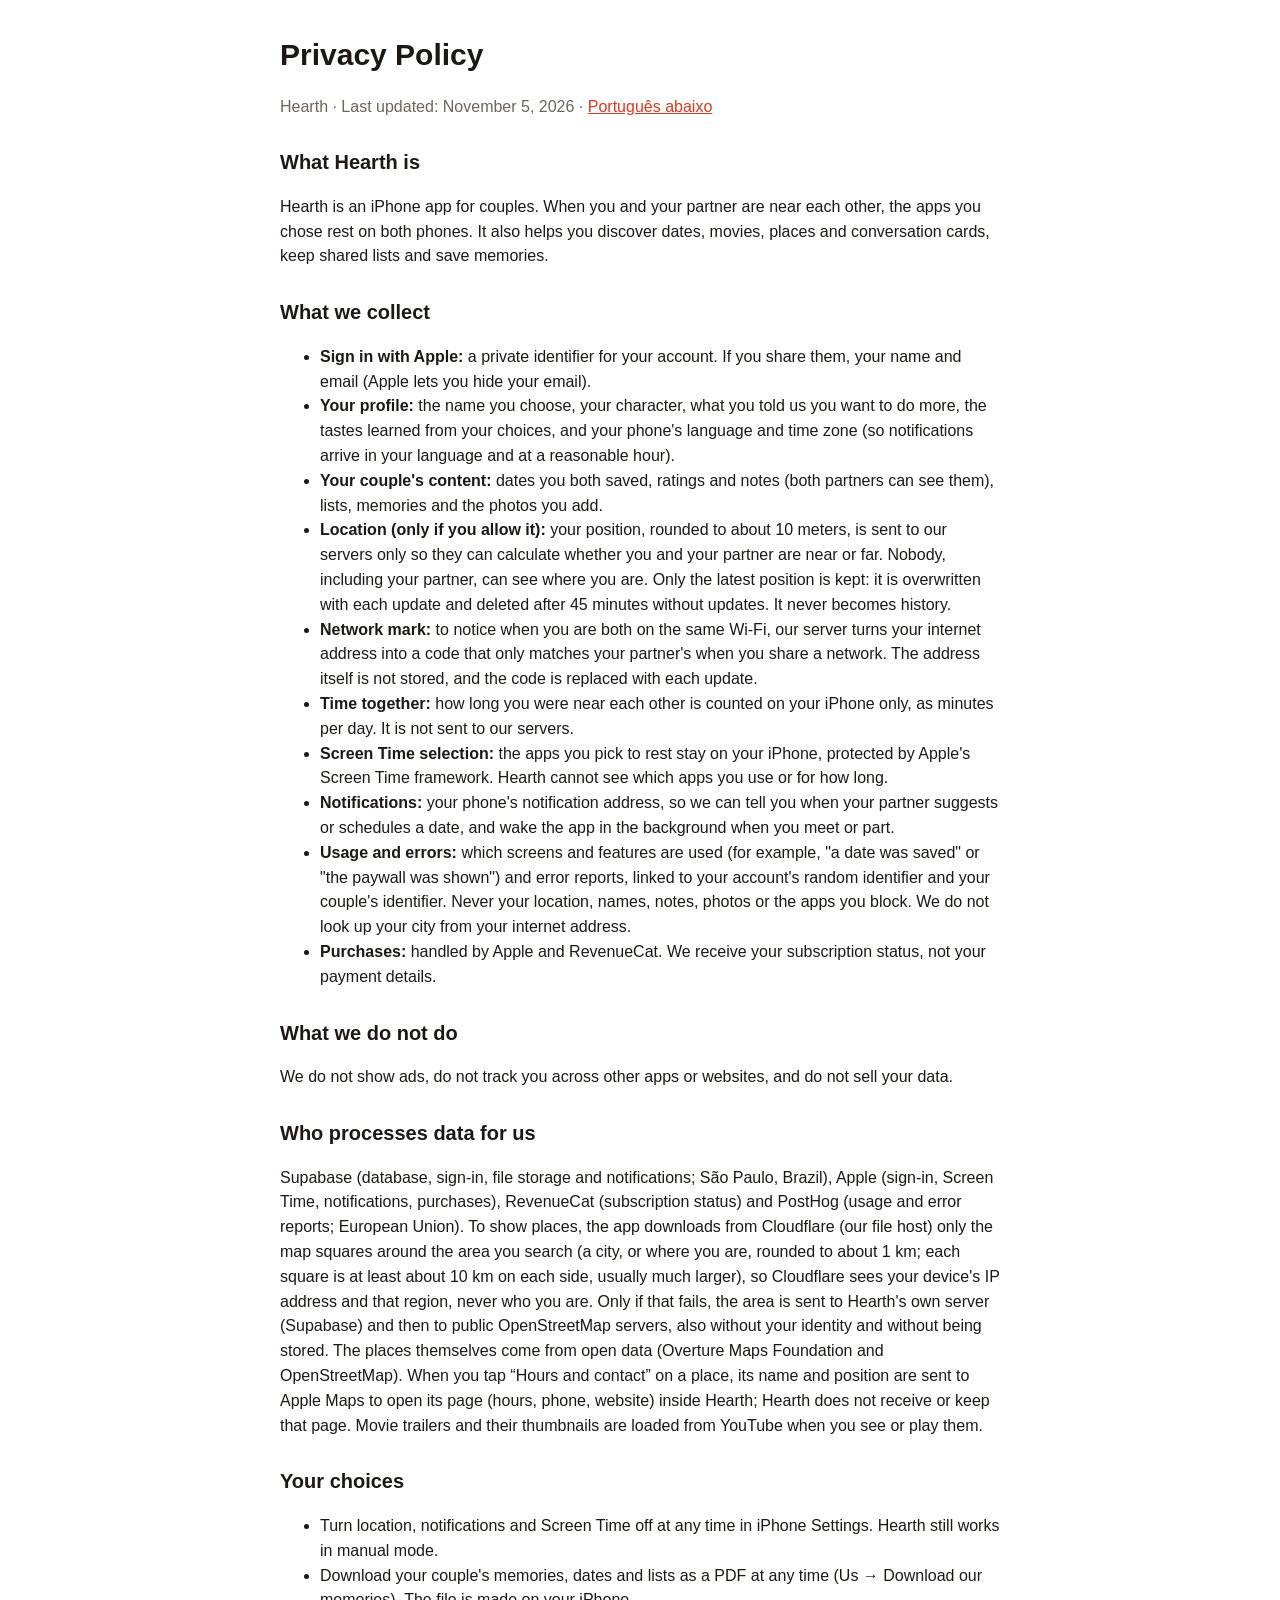
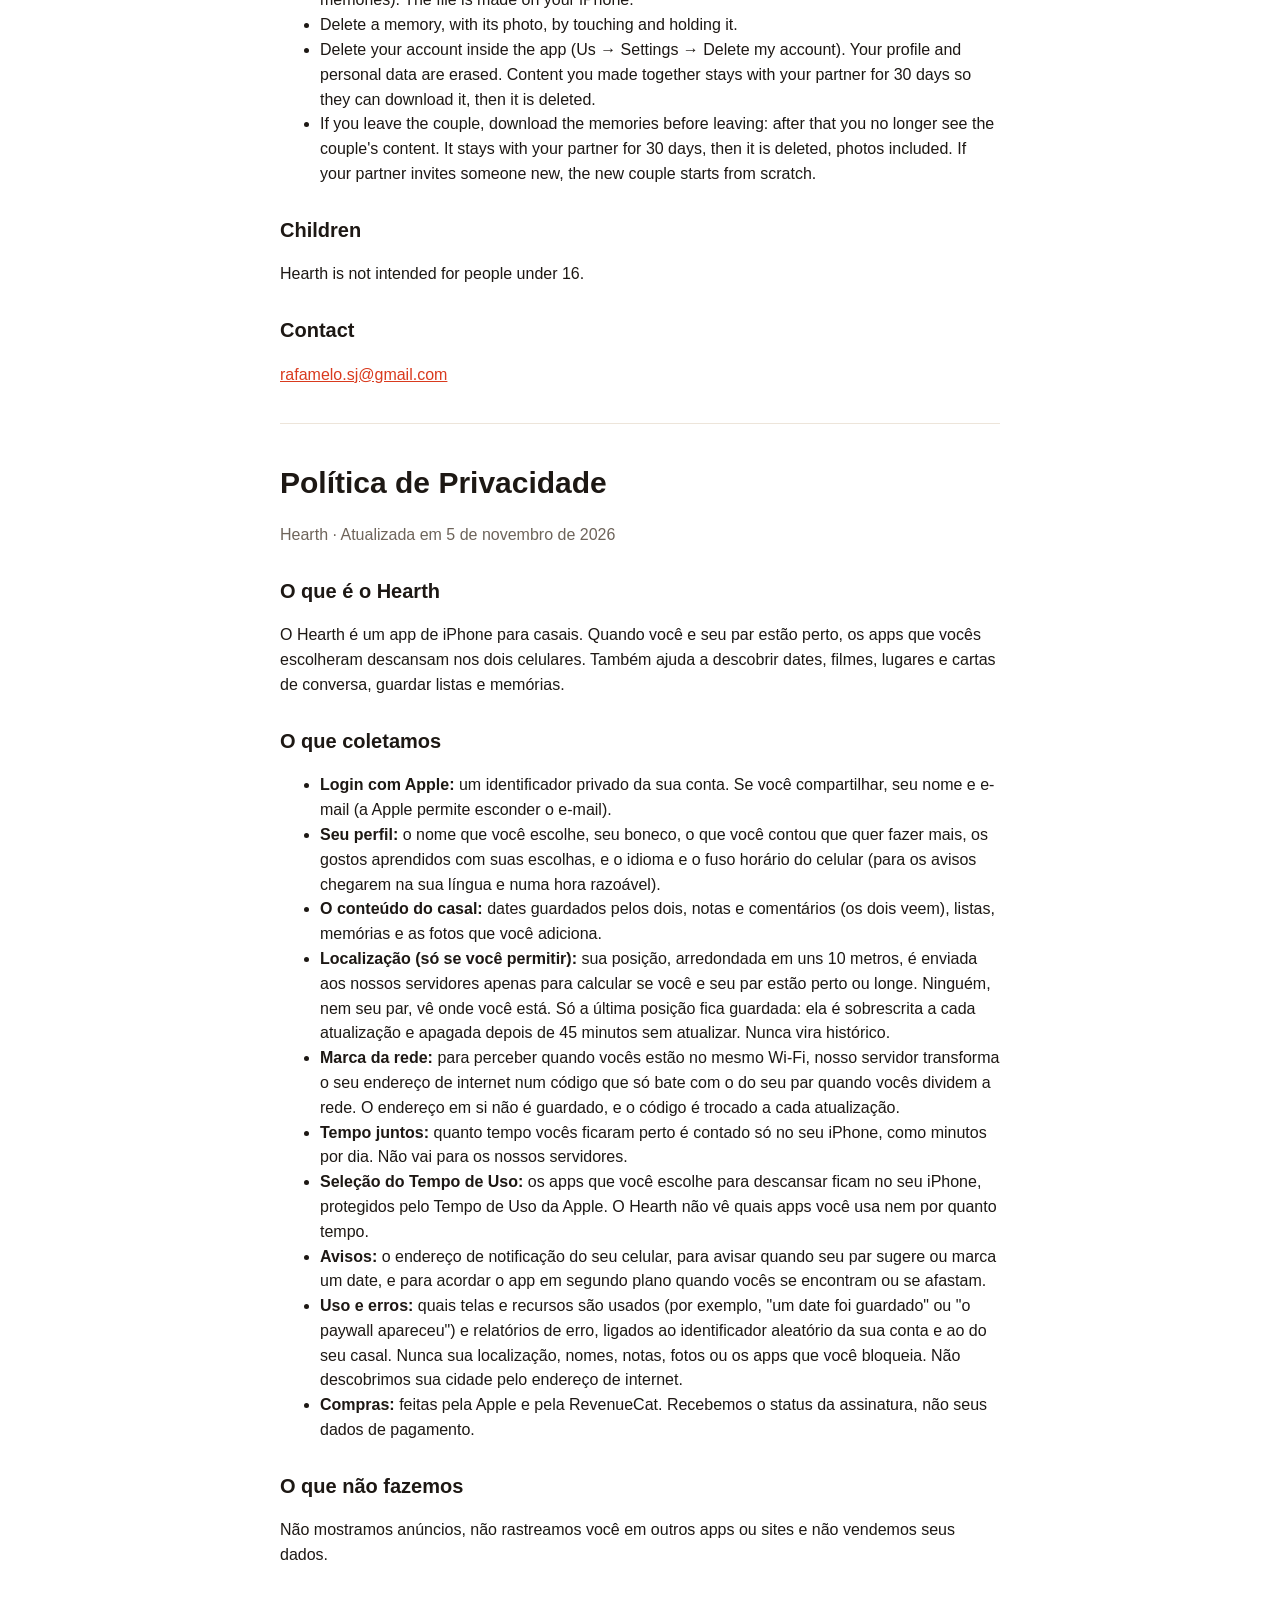
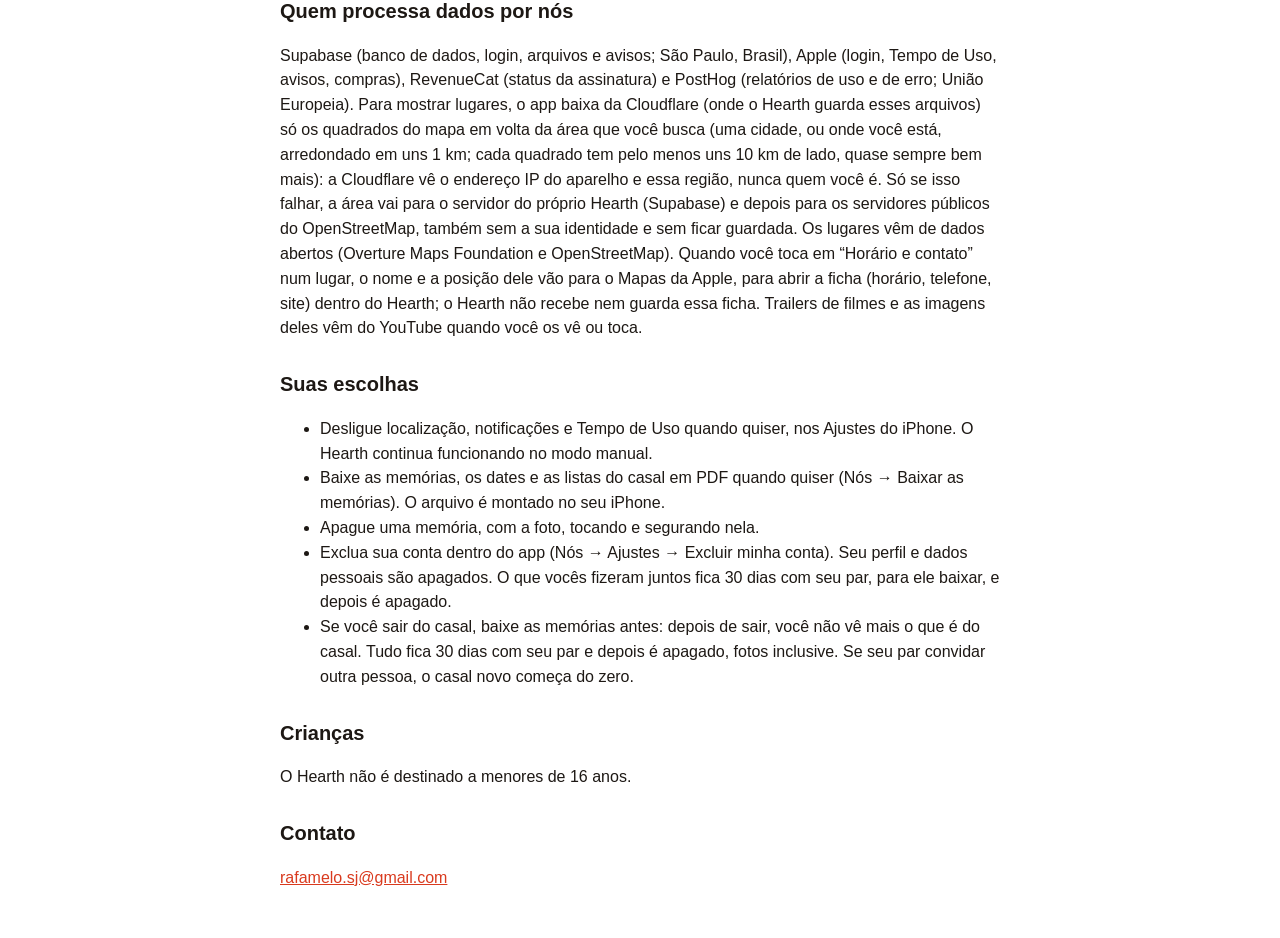
==== commit c13a753e: "Política: locais em arquivos na Cloudflare e ficha do Mapas da Apple Co-Authored-By: Claude Opus 5.5" ====
--- a/privacy.html
+++ b/privacy.html
@@ -1,5 +1,5 @@
 <!doctype html><html lang="en"><head><meta charset="utf-8"><meta name="viewport" content="width=device-width,initial-scale=1"><title>Hearth: Privacy Policy</title><link rel="stylesheet" href="style.css"></head><body>
-<h1>Privacy Policy</h1><p class="muted">Hearth · Last updated: November 4, 2026 · <a href="#pt">Português abaixo</a></p>
+<h1>Privacy Policy</h1><p class="muted">Hearth · Last updated: November 5, 2026 · <a href="#pt">Português abaixo</a></p>
 <h2>What Hearth is</h2><p>Hearth is an iPhone app for couples. When you and your partner are near each other, the apps you chose rest on both phones. It also helps you discover dates, movies, places and conversation cards, keep shared lists and save memories.</p>
 <h2>What we collect</h2>
 <ul>
@@ -15,12 +15,12 @@
 <li><b>Purchases:</b> handled by Apple and RevenueCat. We receive your subscription status, not your payment details.</li>
 </ul>
 <h2>What we do not do</h2><p>We do not show ads, do not track you across other apps or websites, and do not sell your data.</p>
-<h2>Who processes data for us</h2><p>Supabase (database, sign-in, file storage and notifications; São Paulo, Brazil), Apple (sign-in, Screen Time, notifications, purchases), RevenueCat (subscription status) and PostHog (usage and error reports; European Union). To show places, the area you search (a city, or where you are, rounded to about 1 km) is sent to Hearth's own server (Supabase), and only if it does not answer, to public OpenStreetMap servers, always without your identity and without being stored. The places themselves come from open data (Overture Maps Foundation and OpenStreetMap). Movie trailers and their thumbnails are loaded from YouTube when you see or play them.</p>
+<h2>Who processes data for us</h2><p>Supabase (database, sign-in, file storage and notifications; São Paulo, Brazil), Apple (sign-in, Screen Time, notifications, purchases), RevenueCat (subscription status) and PostHog (usage and error reports; European Union). To show places, the app downloads from Cloudflare (our file host) only the map squares around the area you search (a city, or where you are, rounded to about 1 km; each square is at least about 10 km on each side, usually much larger), so Cloudflare sees your device's IP address and that region, never who you are. Only if that fails, the area is sent to Hearth's own server (Supabase) and then to public OpenStreetMap servers, also without your identity and without being stored. The places themselves come from open data (Overture Maps Foundation and OpenStreetMap). When you tap “Hours and contact” on a place, its name and position are sent to Apple Maps to open its page (hours, phone, website) inside Hearth; Hearth does not receive or keep that page. Movie trailers and their thumbnails are loaded from YouTube when you see or play them.</p>
 <h2>Your choices</h2><ul><li>Turn location, notifications and Screen Time off at any time in iPhone Settings. Hearth still works in manual mode.</li><li>Download your couple's memories, dates and lists as a PDF at any time (Us → Download our memories). The file is made on your iPhone.</li><li>Delete a memory, with its photo, by touching and holding it.</li><li>Delete your account inside the app (Us → Settings → Delete my account). Your profile and personal data are erased. Content you made together stays with your partner for 30 days so they can download it, then it is deleted.</li><li>If you leave the couple, download the memories before leaving: after that you no longer see the couple's content. It stays with your partner for 30 days, then it is deleted, photos included. If your partner invites someone new, the new couple starts from scratch.</li></ul>
 <h2>Children</h2><p>Hearth is not intended for people under 16.</p>
 <h2>Contact</h2><p><a href="mailto:rafamelo.sj@gmail.com">rafamelo.sj@gmail.com</a></p>
 <hr><div id="pt"></div>
-<h1>Política de Privacidade</h1><p class="muted">Hearth · Atualizada em 4 de novembro de 2026</p>
+<h1>Política de Privacidade</h1><p class="muted">Hearth · Atualizada em 5 de novembro de 2026</p>
 <h2>O que é o Hearth</h2><p>O Hearth é um app de iPhone para casais. Quando você e seu par estão perto, os apps que vocês escolheram descansam nos dois celulares. Também ajuda a descobrir dates, filmes, lugares e cartas de conversa, guardar listas e memórias.</p>
 <h2>O que coletamos</h2>
 <ul>
@@ -36,7 +36,7 @@
 <li><b>Compras:</b> feitas pela Apple e pela RevenueCat. Recebemos o status da assinatura, não seus dados de pagamento.</li>
 </ul>
 <h2>O que não fazemos</h2><p>Não mostramos anúncios, não rastreamos você em outros apps ou sites e não vendemos seus dados.</p>
-<h2>Quem processa dados por nós</h2><p>Supabase (banco de dados, login, arquivos e avisos; São Paulo, Brasil), Apple (login, Tempo de Uso, avisos, compras), RevenueCat (status da assinatura) e PostHog (relatórios de uso e de erro; União Europeia). Para mostrar lugares, a área que você busca (uma cidade, ou onde você está, arredondado em uns 1 km) é enviada ao servidor do próprio Hearth (Supabase) e, só se ele não responder, aos servidores públicos do OpenStreetMap, sempre sem a sua identidade e sem ficar guardada. Os lugares vêm de dados abertos (Overture Maps Foundation e OpenStreetMap). Trailers de filmes e as imagens deles vêm do YouTube quando você os vê ou toca.</p>
+<h2>Quem processa dados por nós</h2><p>Supabase (banco de dados, login, arquivos e avisos; São Paulo, Brasil), Apple (login, Tempo de Uso, avisos, compras), RevenueCat (status da assinatura) e PostHog (relatórios de uso e de erro; União Europeia). Para mostrar lugares, o app baixa da Cloudflare (onde o Hearth guarda esses arquivos) só os quadrados do mapa em volta da área que você busca (uma cidade, ou onde você está, arredondado em uns 1 km; cada quadrado tem pelo menos uns 10 km de lado, quase sempre bem mais): a Cloudflare vê o endereço IP do aparelho e essa região, nunca quem você é. Só se isso falhar, a área vai para o servidor do próprio Hearth (Supabase) e depois para os servidores públicos do OpenStreetMap, também sem a sua identidade e sem ficar guardada. Os lugares vêm de dados abertos (Overture Maps Foundation e OpenStreetMap). Quando você toca em “Horário e contato” num lugar, o nome e a posição dele vão para o Mapas da Apple, para abrir a ficha (horário, telefone, site) dentro do Hearth; o Hearth não recebe nem guarda essa ficha. Trailers de filmes e as imagens deles vêm do YouTube quando você os vê ou toca.</p>
 <h2>Suas escolhas</h2><ul><li>Desligue localização, notificações e Tempo de Uso quando quiser, nos Ajustes do iPhone. O Hearth continua funcionando no modo manual.</li><li>Baixe as memórias, os dates e as listas do casal em PDF quando quiser (Nós → Baixar as memórias). O arquivo é montado no seu iPhone.</li><li>Apague uma memória, com a foto, tocando e segurando nela.</li><li>Exclua sua conta dentro do app (Nós → Ajustes → Excluir minha conta). Seu perfil e dados pessoais são apagados. O que vocês fizeram juntos fica 30 dias com seu par, para ele baixar, e depois é apagado.</li><li>Se você sair do casal, baixe as memórias antes: depois de sair, você não vê mais o que é do casal. Tudo fica 30 dias com seu par e depois é apagado, fotos inclusive. Se seu par convidar outra pessoa, o casal novo começa do zero.</li></ul>
 <h2>Crianças</h2><p>O Hearth não é destinado a menores de 16 anos.</p>
 <h2>Contato</h2><p><a href="mailto:rafamelo.sj@gmail.com">rafamelo.sj@gmail.com</a></p>
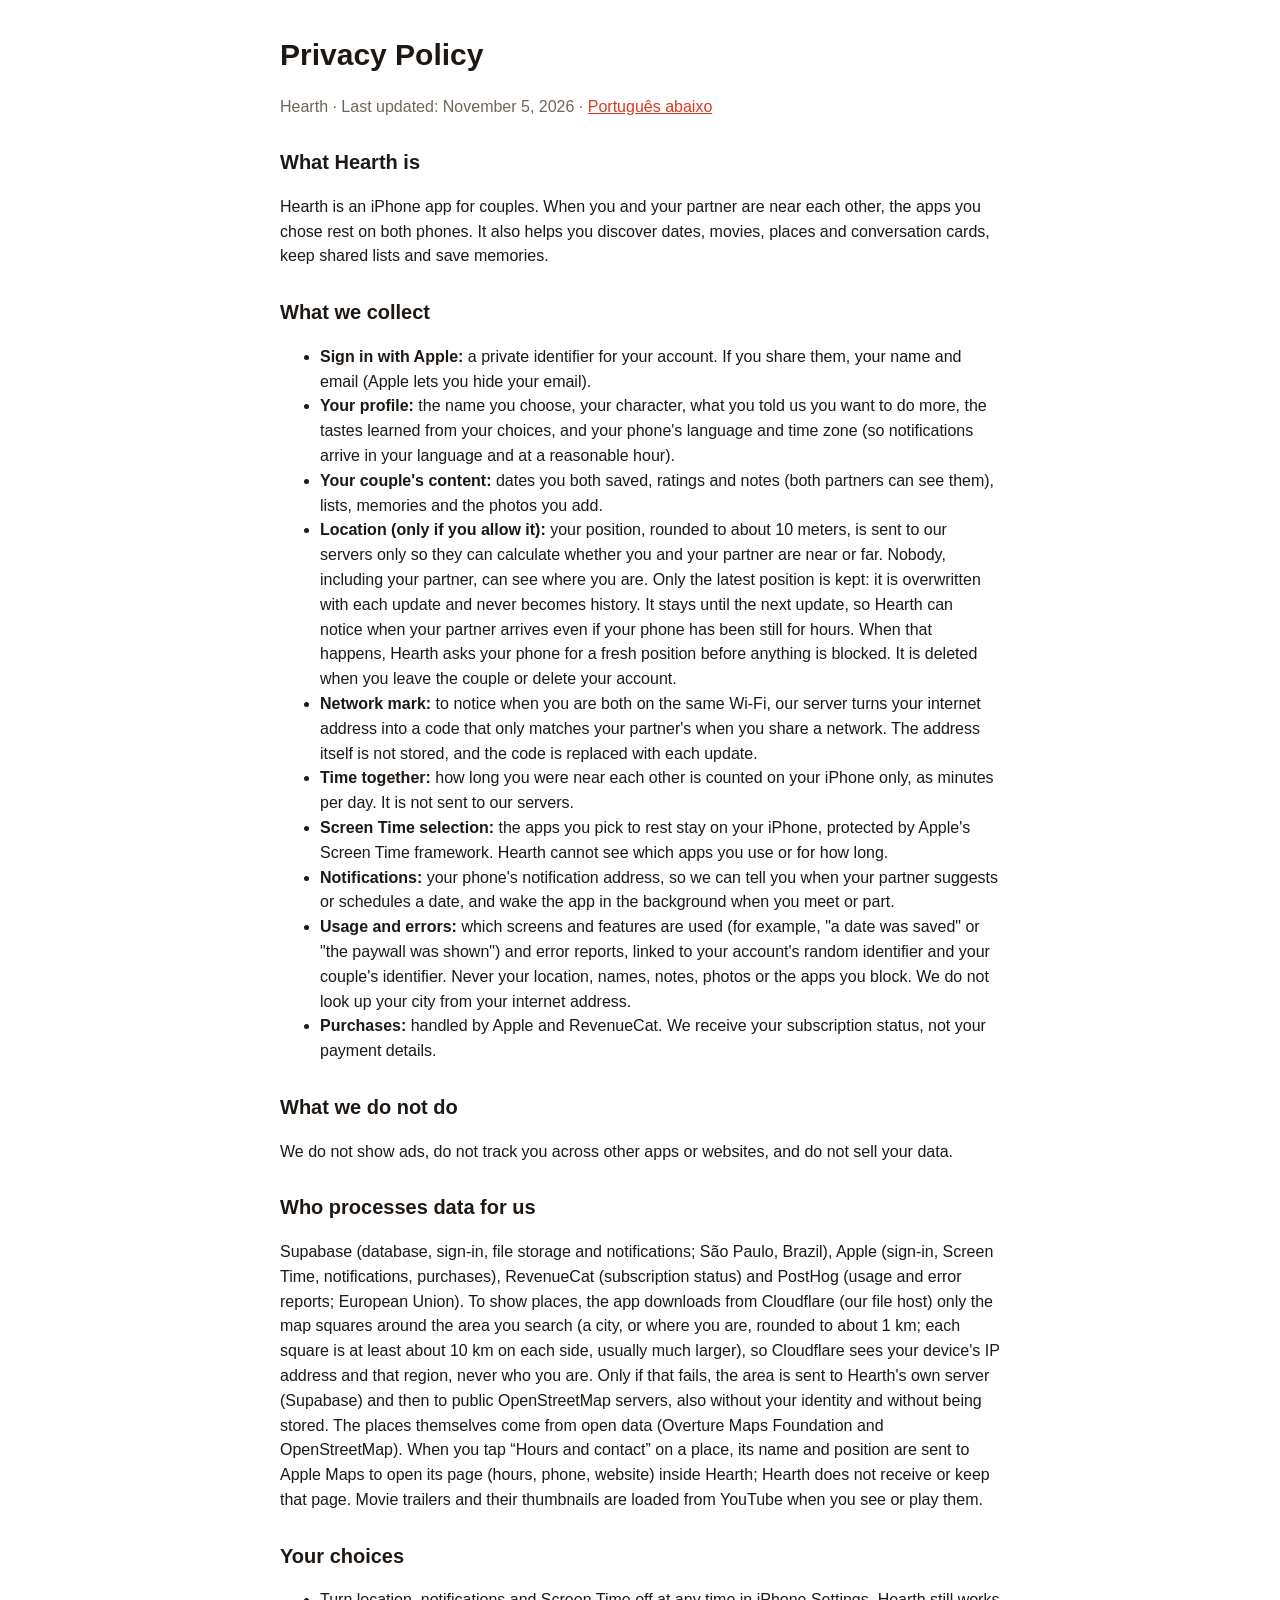
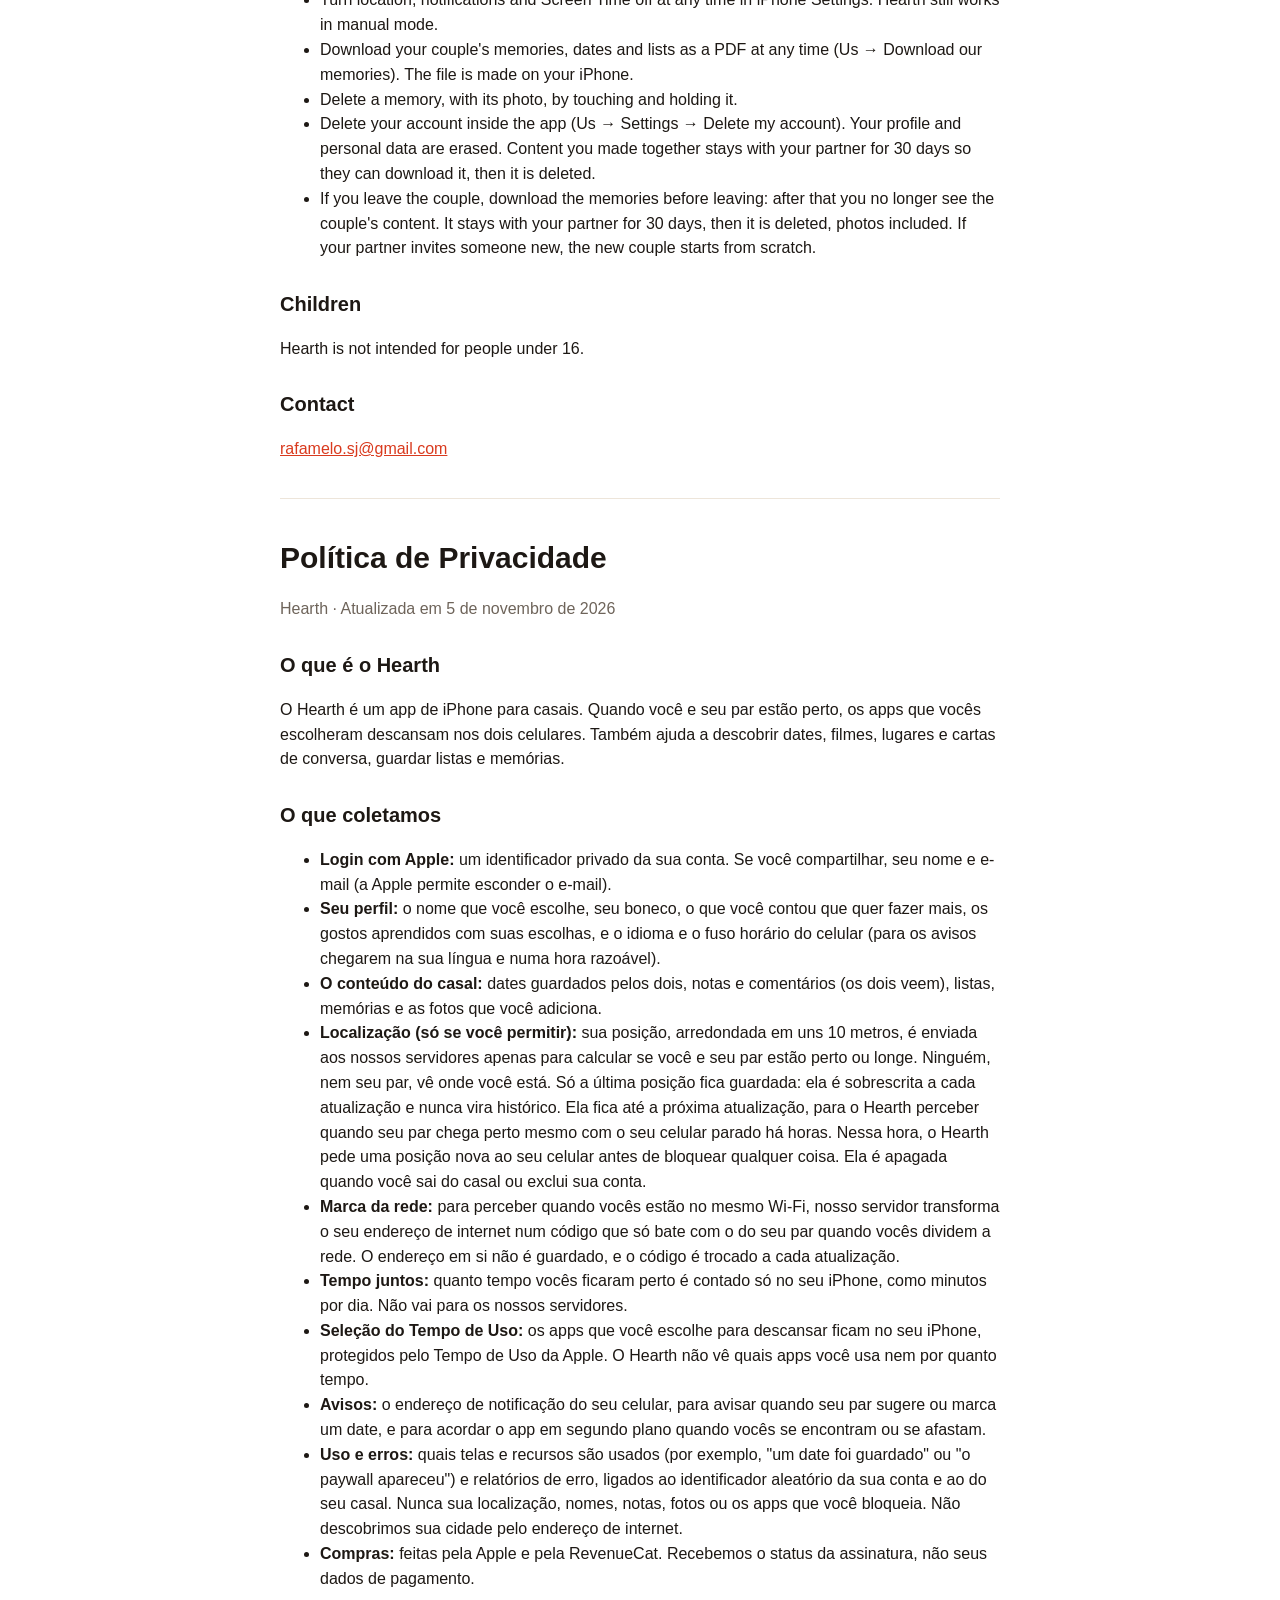
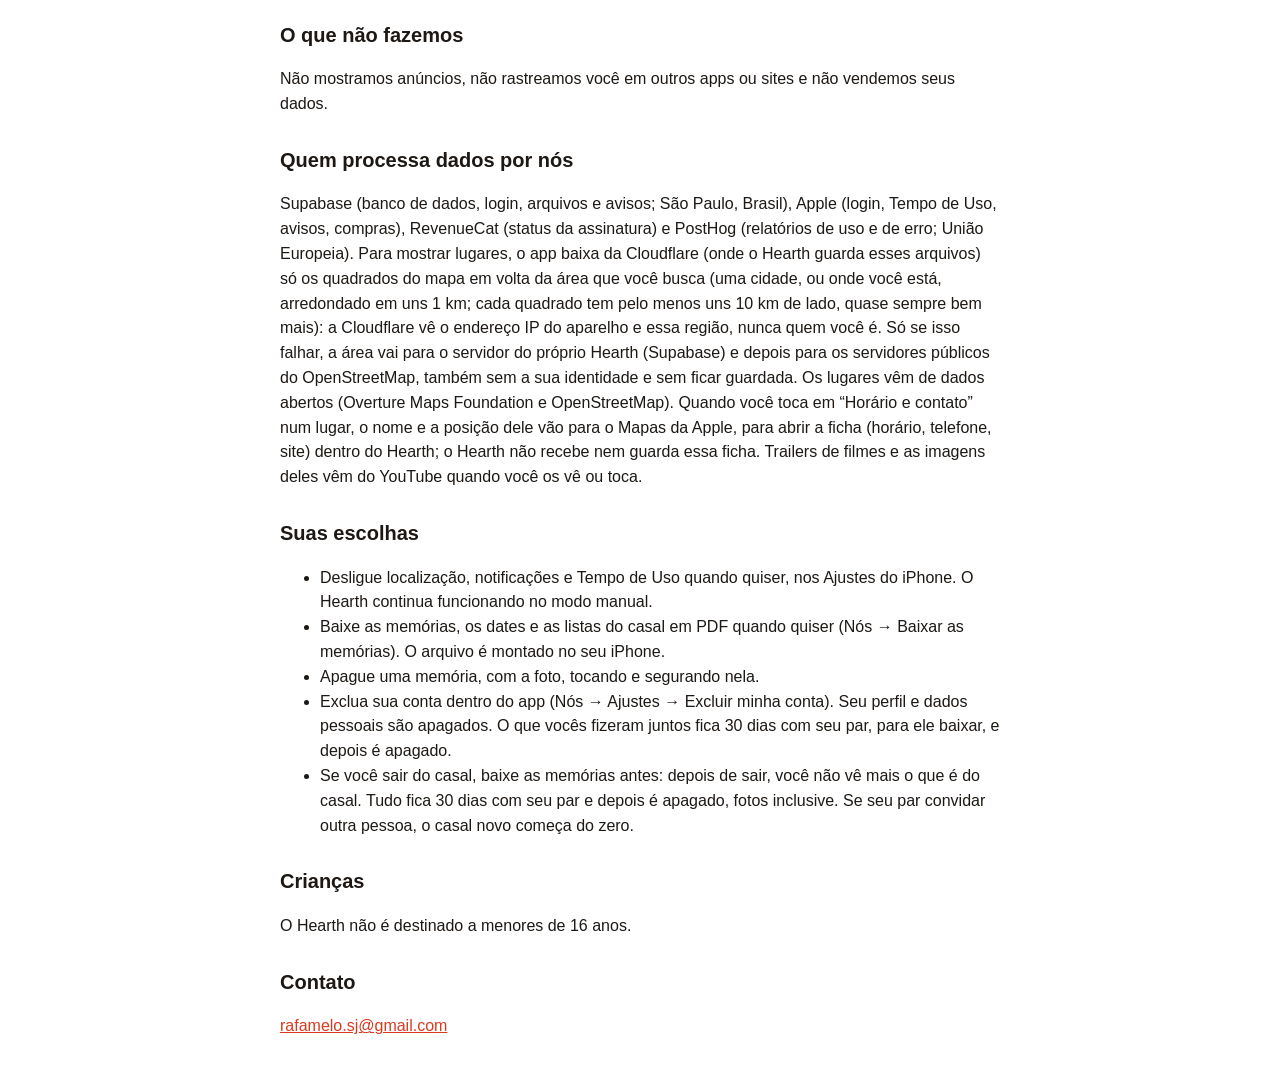
==== commit 8413cacb: "Política: a última posição fica até a próxima e só serve para pedir uma nova Co-Authored-By: Claude " ====
--- a/privacy.html
+++ b/privacy.html
@@ -6,7 +6,7 @@
 <li><b>Sign in with Apple:</b> a private identifier for your account. If you share them, your name and email (Apple lets you hide your email).</li>
 <li><b>Your profile:</b> the name you choose, your character, what you told us you want to do more, the tastes learned from your choices, and your phone's language and time zone (so notifications arrive in your language and at a reasonable hour).</li>
 <li><b>Your couple's content:</b> dates you both saved, ratings and notes (both partners can see them), lists, memories and the photos you add.</li>
-<li><b>Location (only if you allow it):</b> your position, rounded to about 10 meters, is sent to our servers only so they can calculate whether you and your partner are near or far. Nobody, including your partner, can see where you are. Only the latest position is kept: it is overwritten with each update and deleted after 45 minutes without updates. It never becomes history.</li>
+<li><b>Location (only if you allow it):</b> your position, rounded to about 10 meters, is sent to our servers only so they can calculate whether you and your partner are near or far. Nobody, including your partner, can see where you are. Only the latest position is kept: it is overwritten with each update and never becomes history. It stays until the next update, so Hearth can notice when your partner arrives even if your phone has been still for hours. When that happens, Hearth asks your phone for a fresh position before anything is blocked. It is deleted when you leave the couple or delete your account.</li>
 <li><b>Network mark:</b> to notice when you are both on the same Wi-Fi, our server turns your internet address into a code that only matches your partner's when you share a network. The address itself is not stored, and the code is replaced with each update.</li>
 <li><b>Time together:</b> how long you were near each other is counted on your iPhone only, as minutes per day. It is not sent to our servers.</li>
 <li><b>Screen Time selection:</b> the apps you pick to rest stay on your iPhone, protected by Apple's Screen Time framework. Hearth cannot see which apps you use or for how long.</li>
@@ -27,7 +27,7 @@
 <li><b>Login com Apple:</b> um identificador privado da sua conta. Se você compartilhar, seu nome e e-mail (a Apple permite esconder o e-mail).</li>
 <li><b>Seu perfil:</b> o nome que você escolhe, seu boneco, o que você contou que quer fazer mais, os gostos aprendidos com suas escolhas, e o idioma e o fuso horário do celular (para os avisos chegarem na sua língua e numa hora razoável).</li>
 <li><b>O conteúdo do casal:</b> dates guardados pelos dois, notas e comentários (os dois veem), listas, memórias e as fotos que você adiciona.</li>
-<li><b>Localização (só se você permitir):</b> sua posição, arredondada em uns 10 metros, é enviada aos nossos servidores apenas para calcular se você e seu par estão perto ou longe. Ninguém, nem seu par, vê onde você está. Só a última posição fica guardada: ela é sobrescrita a cada atualização e apagada depois de 45 minutos sem atualizar. Nunca vira histórico.</li>
+<li><b>Localização (só se você permitir):</b> sua posição, arredondada em uns 10 metros, é enviada aos nossos servidores apenas para calcular se você e seu par estão perto ou longe. Ninguém, nem seu par, vê onde você está. Só a última posição fica guardada: ela é sobrescrita a cada atualização e nunca vira histórico. Ela fica até a próxima atualização, para o Hearth perceber quando seu par chega perto mesmo com o seu celular parado há horas. Nessa hora, o Hearth pede uma posição nova ao seu celular antes de bloquear qualquer coisa. Ela é apagada quando você sai do casal ou exclui sua conta.</li>
 <li><b>Marca da rede:</b> para perceber quando vocês estão no mesmo Wi-Fi, nosso servidor transforma o seu endereço de internet num código que só bate com o do seu par quando vocês dividem a rede. O endereço em si não é guardado, e o código é trocado a cada atualização.</li>
 <li><b>Tempo juntos:</b> quanto tempo vocês ficaram perto é contado só no seu iPhone, como minutos por dia. Não vai para os nossos servidores.</li>
 <li><b>Seleção do Tempo de Uso:</b> os apps que você escolhe para descansar ficam no seu iPhone, protegidos pelo Tempo de Uso da Apple. O Hearth não vê quais apps você usa nem por quanto tempo.</li>
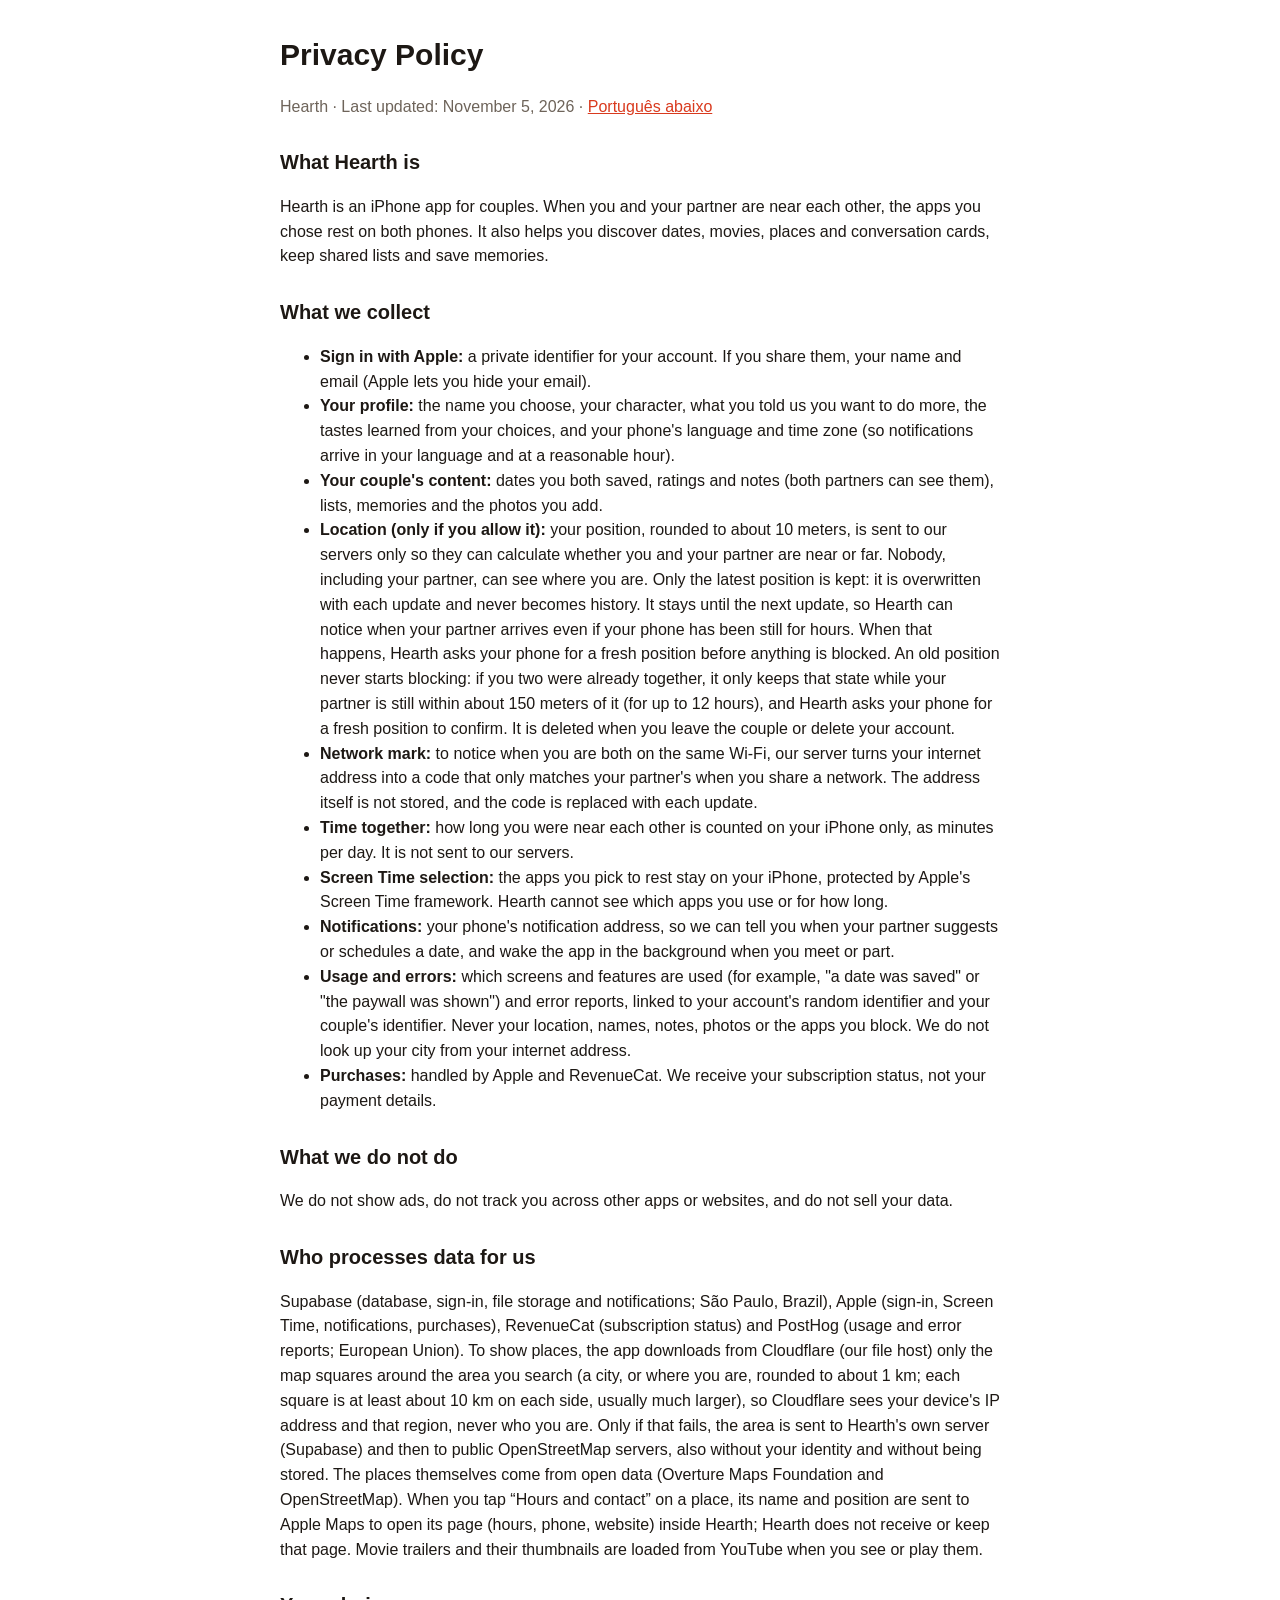
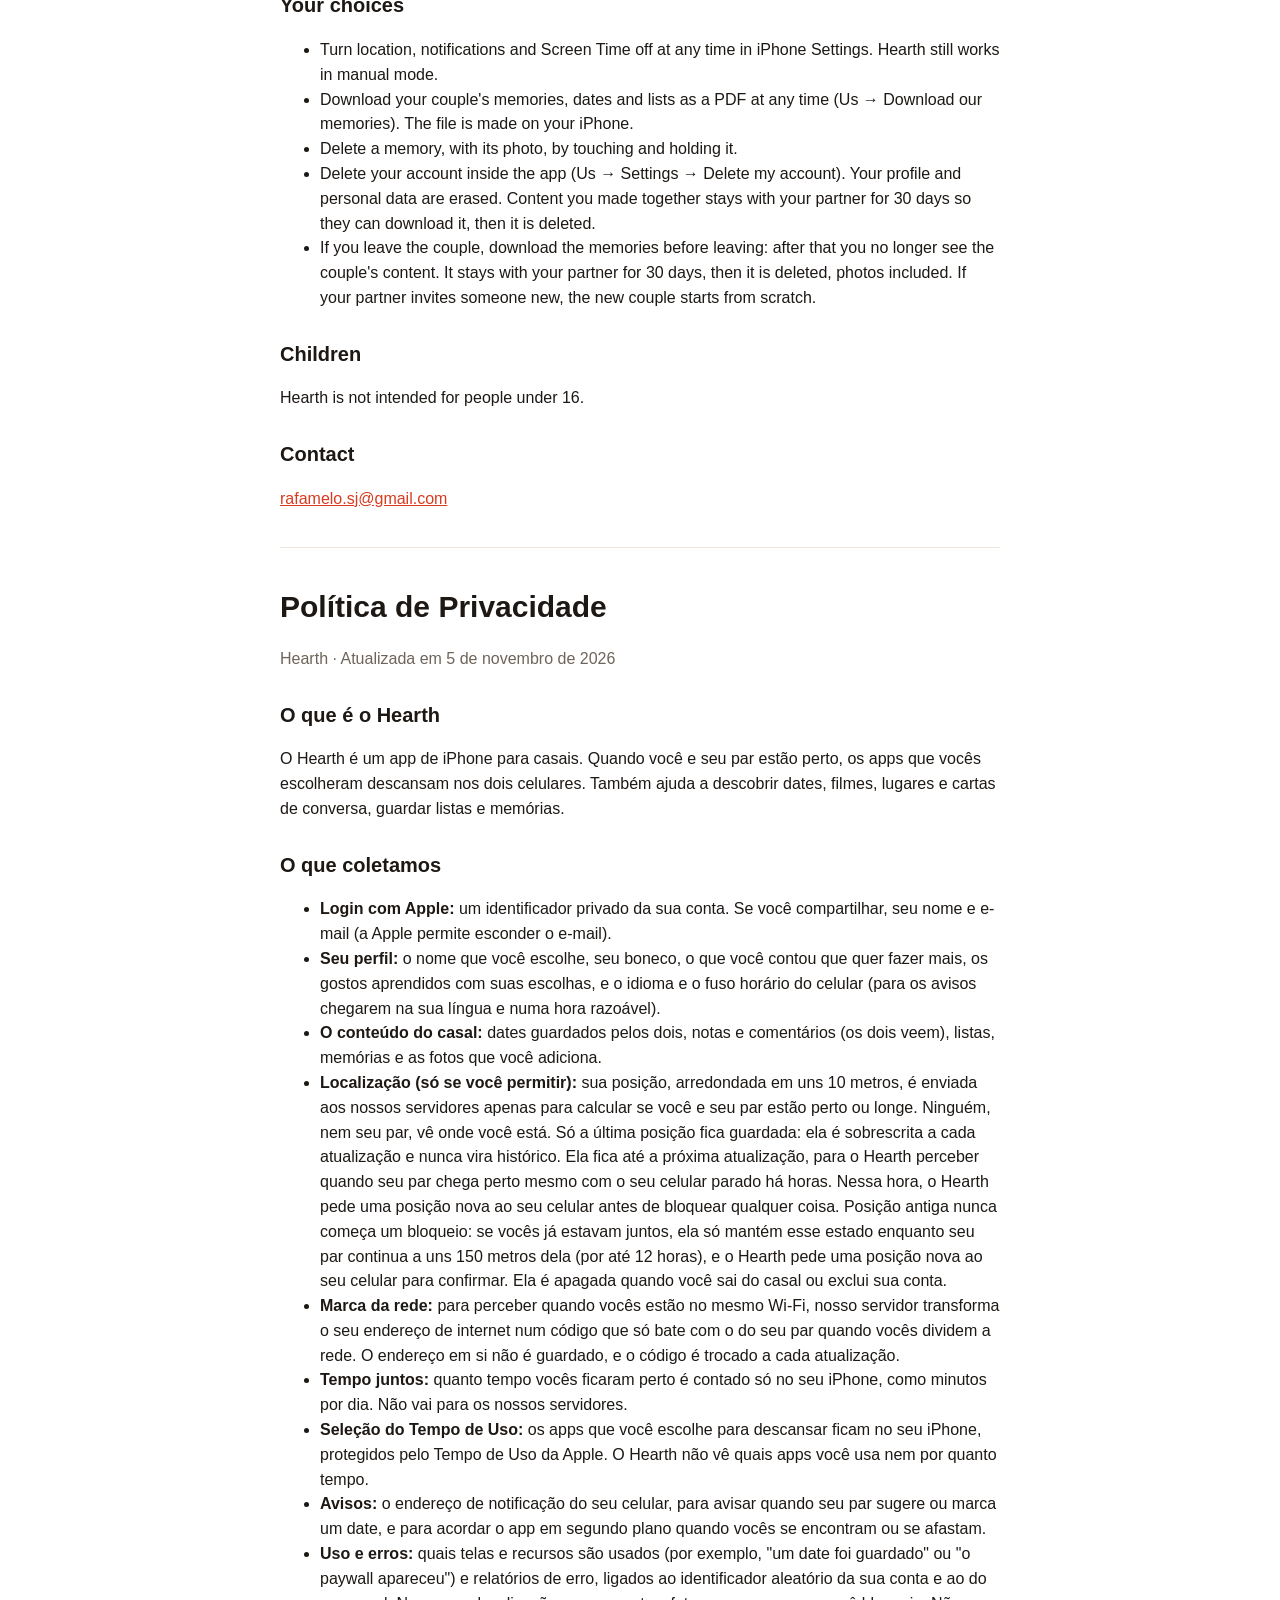
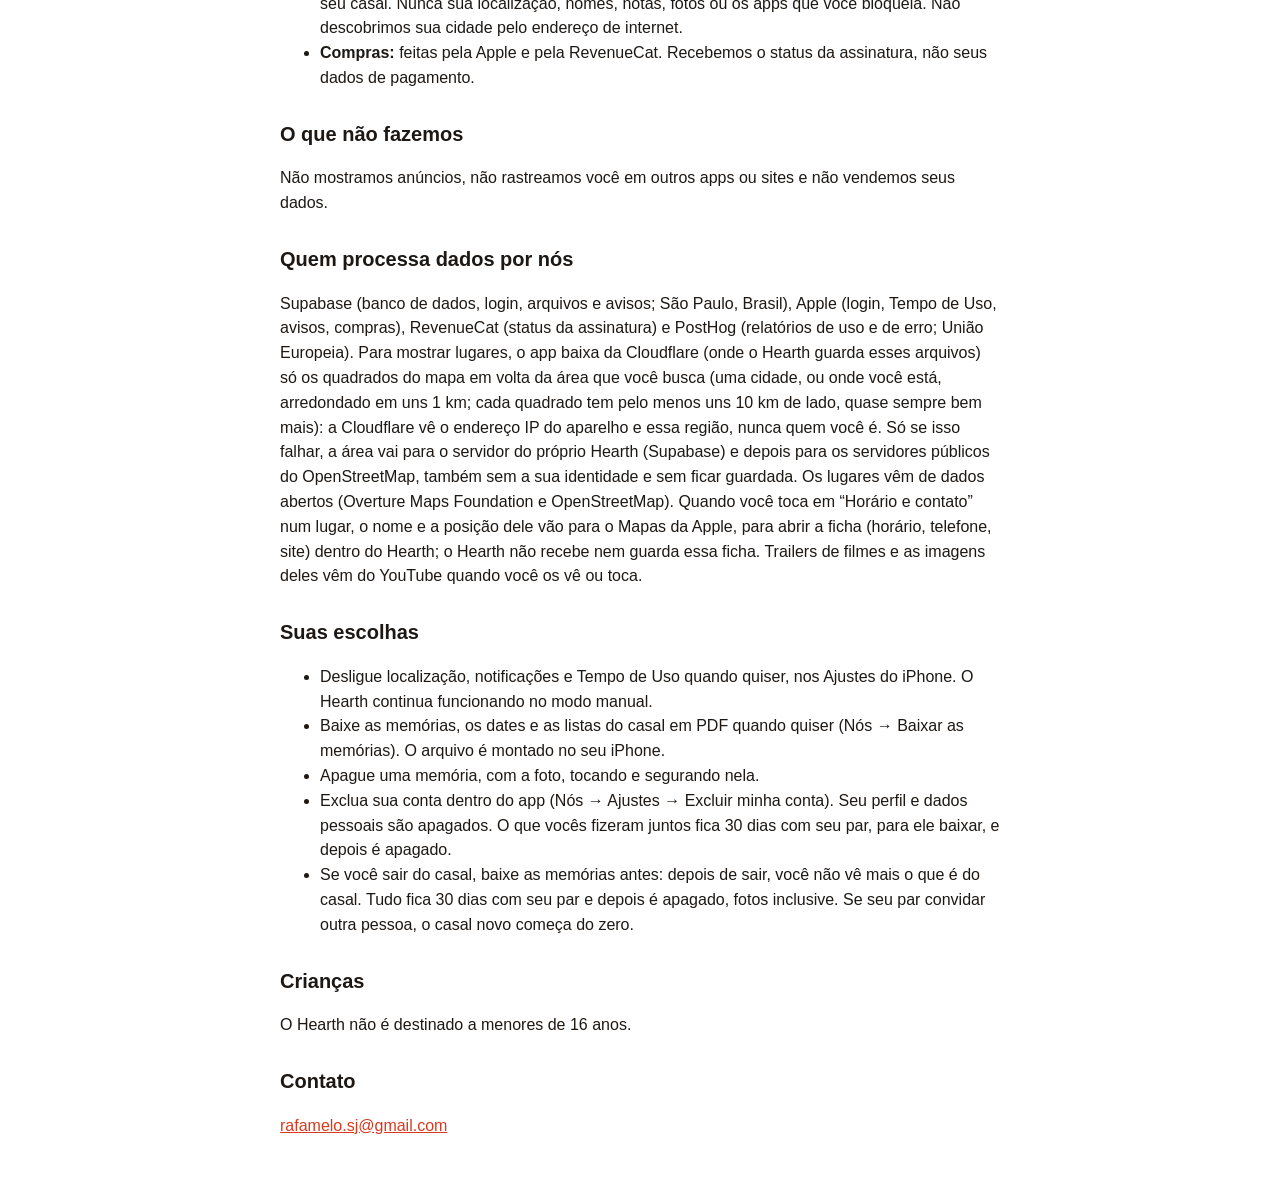
==== commit 5f26016e: "Política: posição antiga só mantém o "juntos" que já estava ligado, a uns 150 m, por até 12 h Co-Aut" ====
--- a/privacy.html
+++ b/privacy.html
@@ -6,7 +6,7 @@
 <li><b>Sign in with Apple:</b> a private identifier for your account. If you share them, your name and email (Apple lets you hide your email).</li>
 <li><b>Your profile:</b> the name you choose, your character, what you told us you want to do more, the tastes learned from your choices, and your phone's language and time zone (so notifications arrive in your language and at a reasonable hour).</li>
 <li><b>Your couple's content:</b> dates you both saved, ratings and notes (both partners can see them), lists, memories and the photos you add.</li>
-<li><b>Location (only if you allow it):</b> your position, rounded to about 10 meters, is sent to our servers only so they can calculate whether you and your partner are near or far. Nobody, including your partner, can see where you are. Only the latest position is kept: it is overwritten with each update and never becomes history. It stays until the next update, so Hearth can notice when your partner arrives even if your phone has been still for hours. When that happens, Hearth asks your phone for a fresh position before anything is blocked. It is deleted when you leave the couple or delete your account.</li>
+<li><b>Location (only if you allow it):</b> your position, rounded to about 10 meters, is sent to our servers only so they can calculate whether you and your partner are near or far. Nobody, including your partner, can see where you are. Only the latest position is kept: it is overwritten with each update and never becomes history. It stays until the next update, so Hearth can notice when your partner arrives even if your phone has been still for hours. When that happens, Hearth asks your phone for a fresh position before anything is blocked. An old position never starts blocking: if you two were already together, it only keeps that state while your partner is still within about 150 meters of it (for up to 12 hours), and Hearth asks your phone for a fresh position to confirm. It is deleted when you leave the couple or delete your account.</li>
 <li><b>Network mark:</b> to notice when you are both on the same Wi-Fi, our server turns your internet address into a code that only matches your partner's when you share a network. The address itself is not stored, and the code is replaced with each update.</li>
 <li><b>Time together:</b> how long you were near each other is counted on your iPhone only, as minutes per day. It is not sent to our servers.</li>
 <li><b>Screen Time selection:</b> the apps you pick to rest stay on your iPhone, protected by Apple's Screen Time framework. Hearth cannot see which apps you use or for how long.</li>
@@ -27,7 +27,7 @@
 <li><b>Login com Apple:</b> um identificador privado da sua conta. Se você compartilhar, seu nome e e-mail (a Apple permite esconder o e-mail).</li>
 <li><b>Seu perfil:</b> o nome que você escolhe, seu boneco, o que você contou que quer fazer mais, os gostos aprendidos com suas escolhas, e o idioma e o fuso horário do celular (para os avisos chegarem na sua língua e numa hora razoável).</li>
 <li><b>O conteúdo do casal:</b> dates guardados pelos dois, notas e comentários (os dois veem), listas, memórias e as fotos que você adiciona.</li>
-<li><b>Localização (só se você permitir):</b> sua posição, arredondada em uns 10 metros, é enviada aos nossos servidores apenas para calcular se você e seu par estão perto ou longe. Ninguém, nem seu par, vê onde você está. Só a última posição fica guardada: ela é sobrescrita a cada atualização e nunca vira histórico. Ela fica até a próxima atualização, para o Hearth perceber quando seu par chega perto mesmo com o seu celular parado há horas. Nessa hora, o Hearth pede uma posição nova ao seu celular antes de bloquear qualquer coisa. Ela é apagada quando você sai do casal ou exclui sua conta.</li>
+<li><b>Localização (só se você permitir):</b> sua posição, arredondada em uns 10 metros, é enviada aos nossos servidores apenas para calcular se você e seu par estão perto ou longe. Ninguém, nem seu par, vê onde você está. Só a última posição fica guardada: ela é sobrescrita a cada atualização e nunca vira histórico. Ela fica até a próxima atualização, para o Hearth perceber quando seu par chega perto mesmo com o seu celular parado há horas. Nessa hora, o Hearth pede uma posição nova ao seu celular antes de bloquear qualquer coisa. Posição antiga nunca começa um bloqueio: se vocês já estavam juntos, ela só mantém esse estado enquanto seu par continua a uns 150 metros dela (por até 12 horas), e o Hearth pede uma posição nova ao seu celular para confirmar. Ela é apagada quando você sai do casal ou exclui sua conta.</li>
 <li><b>Marca da rede:</b> para perceber quando vocês estão no mesmo Wi-Fi, nosso servidor transforma o seu endereço de internet num código que só bate com o do seu par quando vocês dividem a rede. O endereço em si não é guardado, e o código é trocado a cada atualização.</li>
 <li><b>Tempo juntos:</b> quanto tempo vocês ficaram perto é contado só no seu iPhone, como minutos por dia. Não vai para os nossos servidores.</li>
 <li><b>Seleção do Tempo de Uso:</b> os apps que você escolhe para descansar ficam no seu iPhone, protegidos pelo Tempo de Uso da Apple. O Hearth não vê quais apps você usa nem por quanto tempo.</li>
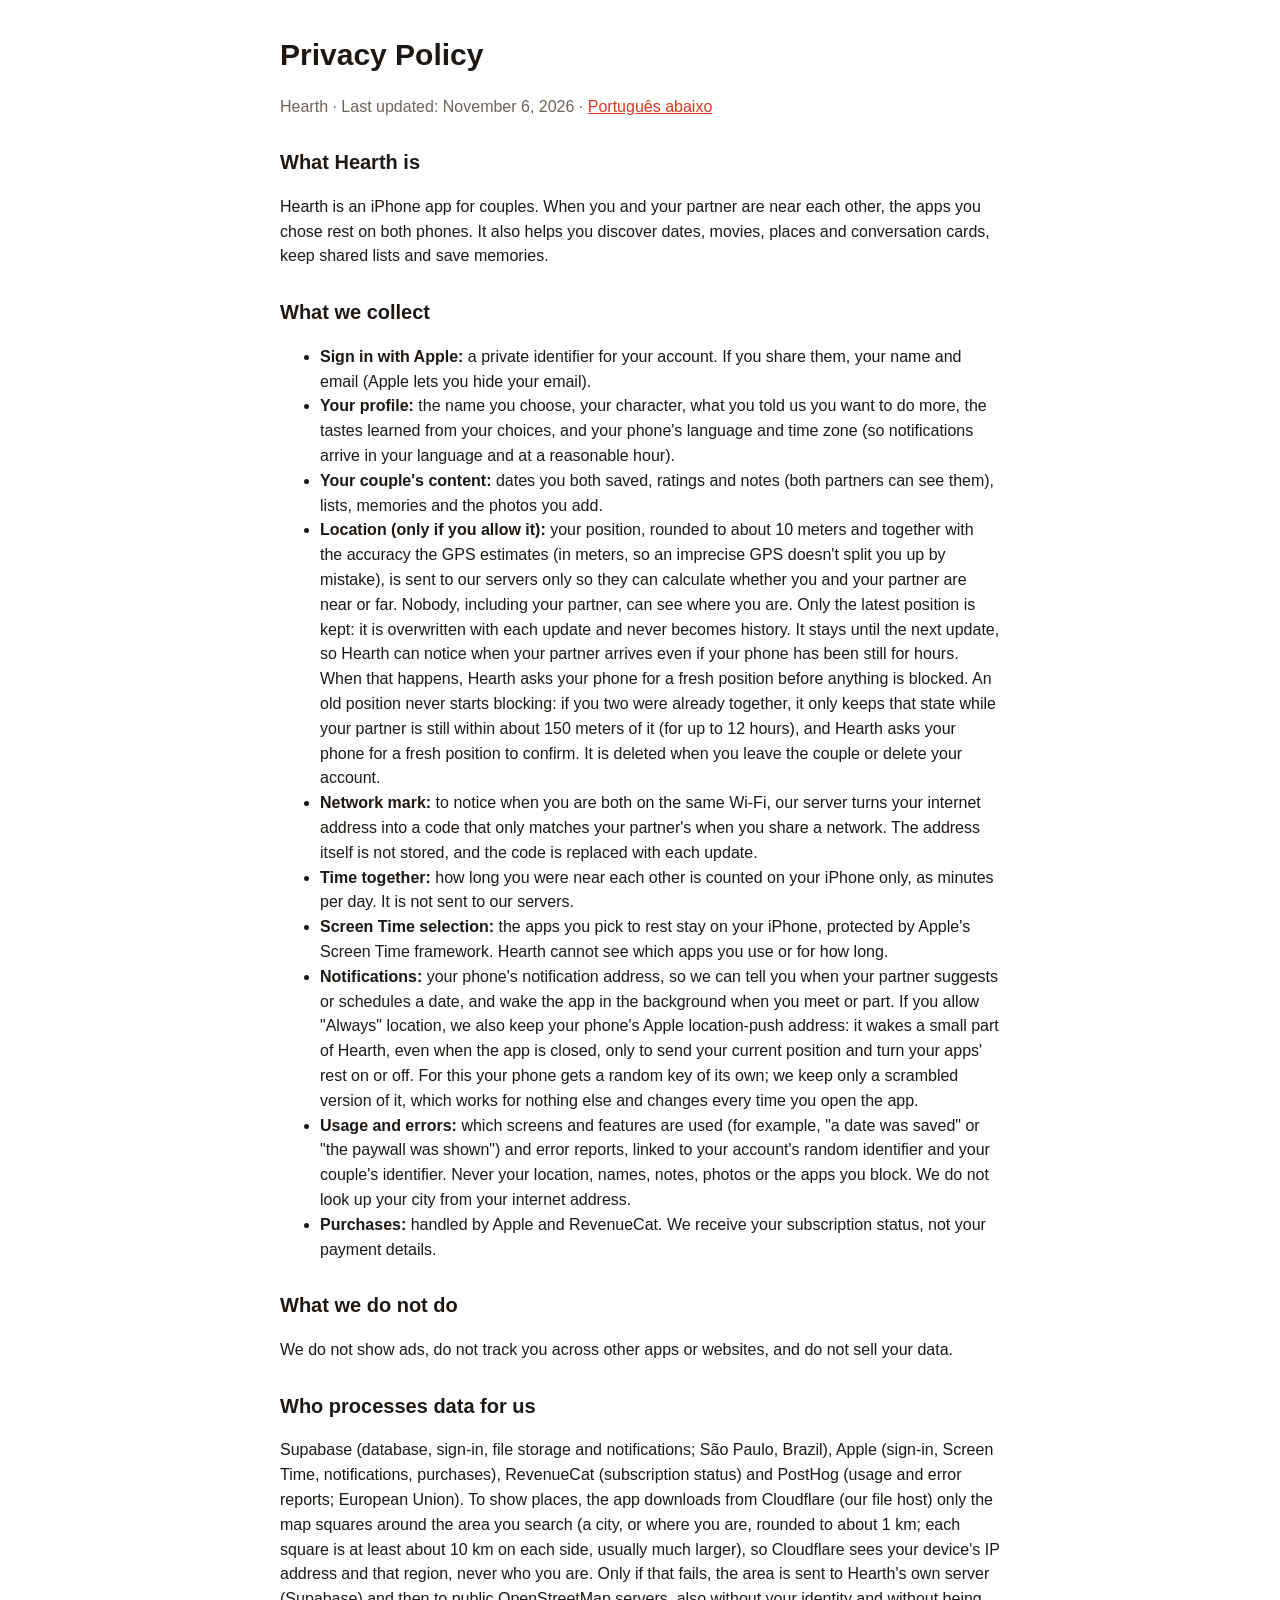
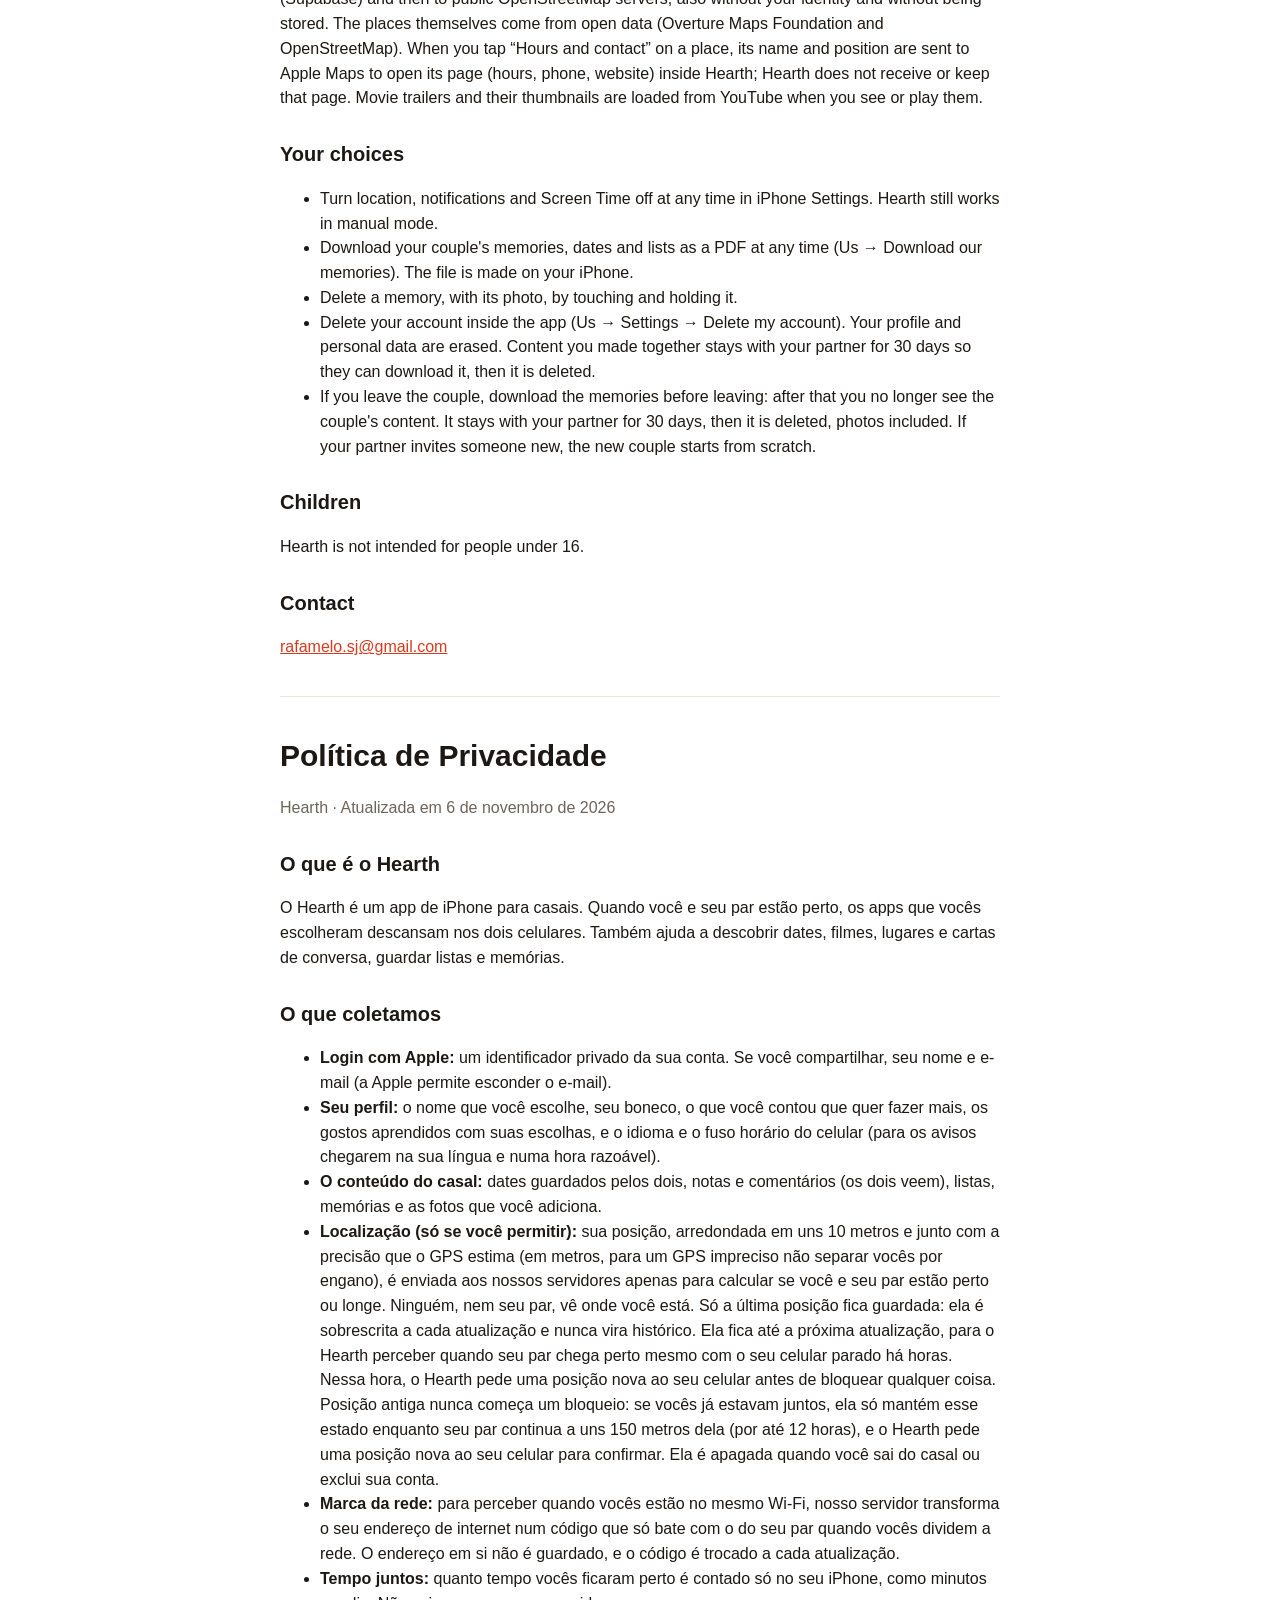
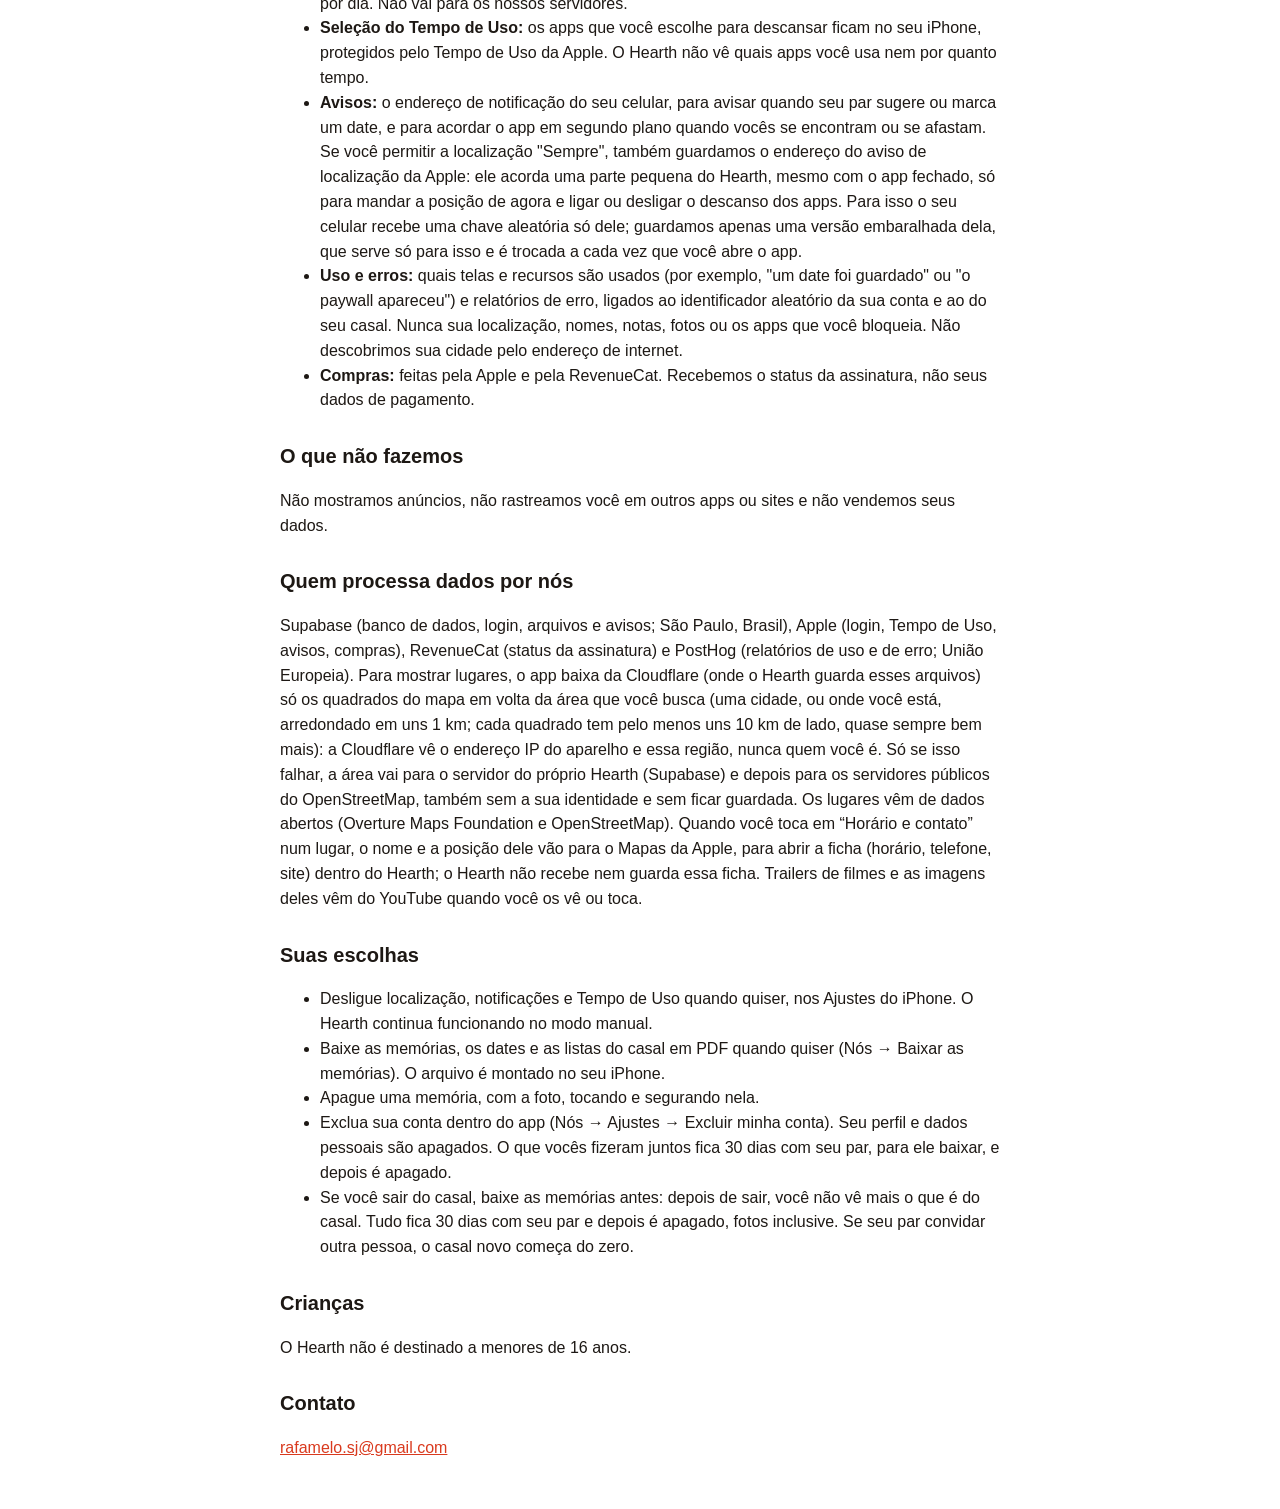
==== commit 741f34b3: "Política: aviso de localização da Apple com o app fechado e precisão do GPS Co-Authored-By: Claude O" ====
--- a/privacy.html
+++ b/privacy.html
@@ -1,16 +1,16 @@
 <!doctype html><html lang="en"><head><meta charset="utf-8"><meta name="viewport" content="width=device-width,initial-scale=1"><title>Hearth: Privacy Policy</title><link rel="stylesheet" href="style.css"></head><body>
-<h1>Privacy Policy</h1><p class="muted">Hearth · Last updated: November 5, 2026 · <a href="#pt">Português abaixo</a></p>
+<h1>Privacy Policy</h1><p class="muted">Hearth · Last updated: November 6, 2026 · <a href="#pt">Português abaixo</a></p>
 <h2>What Hearth is</h2><p>Hearth is an iPhone app for couples. When you and your partner are near each other, the apps you chose rest on both phones. It also helps you discover dates, movies, places and conversation cards, keep shared lists and save memories.</p>
 <h2>What we collect</h2>
 <ul>
 <li><b>Sign in with Apple:</b> a private identifier for your account. If you share them, your name and email (Apple lets you hide your email).</li>
 <li><b>Your profile:</b> the name you choose, your character, what you told us you want to do more, the tastes learned from your choices, and your phone's language and time zone (so notifications arrive in your language and at a reasonable hour).</li>
 <li><b>Your couple's content:</b> dates you both saved, ratings and notes (both partners can see them), lists, memories and the photos you add.</li>
-<li><b>Location (only if you allow it):</b> your position, rounded to about 10 meters, is sent to our servers only so they can calculate whether you and your partner are near or far. Nobody, including your partner, can see where you are. Only the latest position is kept: it is overwritten with each update and never becomes history. It stays until the next update, so Hearth can notice when your partner arrives even if your phone has been still for hours. When that happens, Hearth asks your phone for a fresh position before anything is blocked. An old position never starts blocking: if you two were already together, it only keeps that state while your partner is still within about 150 meters of it (for up to 12 hours), and Hearth asks your phone for a fresh position to confirm. It is deleted when you leave the couple or delete your account.</li>
+<li><b>Location (only if you allow it):</b> your position, rounded to about 10 meters and together with the accuracy the GPS estimates (in meters, so an imprecise GPS doesn't split you up by mistake), is sent to our servers only so they can calculate whether you and your partner are near or far. Nobody, including your partner, can see where you are. Only the latest position is kept: it is overwritten with each update and never becomes history. It stays until the next update, so Hearth can notice when your partner arrives even if your phone has been still for hours. When that happens, Hearth asks your phone for a fresh position before anything is blocked. An old position never starts blocking: if you two were already together, it only keeps that state while your partner is still within about 150 meters of it (for up to 12 hours), and Hearth asks your phone for a fresh position to confirm. It is deleted when you leave the couple or delete your account.</li>
 <li><b>Network mark:</b> to notice when you are both on the same Wi-Fi, our server turns your internet address into a code that only matches your partner's when you share a network. The address itself is not stored, and the code is replaced with each update.</li>
 <li><b>Time together:</b> how long you were near each other is counted on your iPhone only, as minutes per day. It is not sent to our servers.</li>
 <li><b>Screen Time selection:</b> the apps you pick to rest stay on your iPhone, protected by Apple's Screen Time framework. Hearth cannot see which apps you use or for how long.</li>
-<li><b>Notifications:</b> your phone's notification address, so we can tell you when your partner suggests or schedules a date, and wake the app in the background when you meet or part.</li>
+<li><b>Notifications:</b> your phone's notification address, so we can tell you when your partner suggests or schedules a date, and wake the app in the background when you meet or part. If you allow "Always" location, we also keep your phone's Apple location-push address: it wakes a small part of Hearth, even when the app is closed, only to send your current position and turn your apps' rest on or off. For this your phone gets a random key of its own; we keep only a scrambled version of it, which works for nothing else and changes every time you open the app.</li>
 <li><b>Usage and errors:</b> which screens and features are used (for example, "a date was saved" or "the paywall was shown") and error reports, linked to your account's random identifier and your couple's identifier. Never your location, names, notes, photos or the apps you block. We do not look up your city from your internet address.</li>
 <li><b>Purchases:</b> handled by Apple and RevenueCat. We receive your subscription status, not your payment details.</li>
 </ul>
@@ -20,18 +20,18 @@
 <h2>Children</h2><p>Hearth is not intended for people under 16.</p>
 <h2>Contact</h2><p><a href="mailto:rafamelo.sj@gmail.com">rafamelo.sj@gmail.com</a></p>
 <hr><div id="pt"></div>
-<h1>Política de Privacidade</h1><p class="muted">Hearth · Atualizada em 5 de novembro de 2026</p>
+<h1>Política de Privacidade</h1><p class="muted">Hearth · Atualizada em 6 de novembro de 2026</p>
 <h2>O que é o Hearth</h2><p>O Hearth é um app de iPhone para casais. Quando você e seu par estão perto, os apps que vocês escolheram descansam nos dois celulares. Também ajuda a descobrir dates, filmes, lugares e cartas de conversa, guardar listas e memórias.</p>
 <h2>O que coletamos</h2>
 <ul>
 <li><b>Login com Apple:</b> um identificador privado da sua conta. Se você compartilhar, seu nome e e-mail (a Apple permite esconder o e-mail).</li>
 <li><b>Seu perfil:</b> o nome que você escolhe, seu boneco, o que você contou que quer fazer mais, os gostos aprendidos com suas escolhas, e o idioma e o fuso horário do celular (para os avisos chegarem na sua língua e numa hora razoável).</li>
 <li><b>O conteúdo do casal:</b> dates guardados pelos dois, notas e comentários (os dois veem), listas, memórias e as fotos que você adiciona.</li>
-<li><b>Localização (só se você permitir):</b> sua posição, arredondada em uns 10 metros, é enviada aos nossos servidores apenas para calcular se você e seu par estão perto ou longe. Ninguém, nem seu par, vê onde você está. Só a última posição fica guardada: ela é sobrescrita a cada atualização e nunca vira histórico. Ela fica até a próxima atualização, para o Hearth perceber quando seu par chega perto mesmo com o seu celular parado há horas. Nessa hora, o Hearth pede uma posição nova ao seu celular antes de bloquear qualquer coisa. Posição antiga nunca começa um bloqueio: se vocês já estavam juntos, ela só mantém esse estado enquanto seu par continua a uns 150 metros dela (por até 12 horas), e o Hearth pede uma posição nova ao seu celular para confirmar. Ela é apagada quando você sai do casal ou exclui sua conta.</li>
+<li><b>Localização (só se você permitir):</b> sua posição, arredondada em uns 10 metros e junto com a precisão que o GPS estima (em metros, para um GPS impreciso não separar vocês por engano), é enviada aos nossos servidores apenas para calcular se você e seu par estão perto ou longe. Ninguém, nem seu par, vê onde você está. Só a última posição fica guardada: ela é sobrescrita a cada atualização e nunca vira histórico. Ela fica até a próxima atualização, para o Hearth perceber quando seu par chega perto mesmo com o seu celular parado há horas. Nessa hora, o Hearth pede uma posição nova ao seu celular antes de bloquear qualquer coisa. Posição antiga nunca começa um bloqueio: se vocês já estavam juntos, ela só mantém esse estado enquanto seu par continua a uns 150 metros dela (por até 12 horas), e o Hearth pede uma posição nova ao seu celular para confirmar. Ela é apagada quando você sai do casal ou exclui sua conta.</li>
 <li><b>Marca da rede:</b> para perceber quando vocês estão no mesmo Wi-Fi, nosso servidor transforma o seu endereço de internet num código que só bate com o do seu par quando vocês dividem a rede. O endereço em si não é guardado, e o código é trocado a cada atualização.</li>
 <li><b>Tempo juntos:</b> quanto tempo vocês ficaram perto é contado só no seu iPhone, como minutos por dia. Não vai para os nossos servidores.</li>
 <li><b>Seleção do Tempo de Uso:</b> os apps que você escolhe para descansar ficam no seu iPhone, protegidos pelo Tempo de Uso da Apple. O Hearth não vê quais apps você usa nem por quanto tempo.</li>
-<li><b>Avisos:</b> o endereço de notificação do seu celular, para avisar quando seu par sugere ou marca um date, e para acordar o app em segundo plano quando vocês se encontram ou se afastam.</li>
+<li><b>Avisos:</b> o endereço de notificação do seu celular, para avisar quando seu par sugere ou marca um date, e para acordar o app em segundo plano quando vocês se encontram ou se afastam. Se você permitir a localização "Sempre", também guardamos o endereço do aviso de localização da Apple: ele acorda uma parte pequena do Hearth, mesmo com o app fechado, só para mandar a posição de agora e ligar ou desligar o descanso dos apps. Para isso o seu celular recebe uma chave aleatória só dele; guardamos apenas uma versão embaralhada dela, que serve só para isso e é trocada a cada vez que você abre o app.</li>
 <li><b>Uso e erros:</b> quais telas e recursos são usados (por exemplo, "um date foi guardado" ou "o paywall apareceu") e relatórios de erro, ligados ao identificador aleatório da sua conta e ao do seu casal. Nunca sua localização, nomes, notas, fotos ou os apps que você bloqueia. Não descobrimos sua cidade pelo endereço de internet.</li>
 <li><b>Compras:</b> feitas pela Apple e pela RevenueCat. Recebemos o status da assinatura, não seus dados de pagamento.</li>
 </ul>
